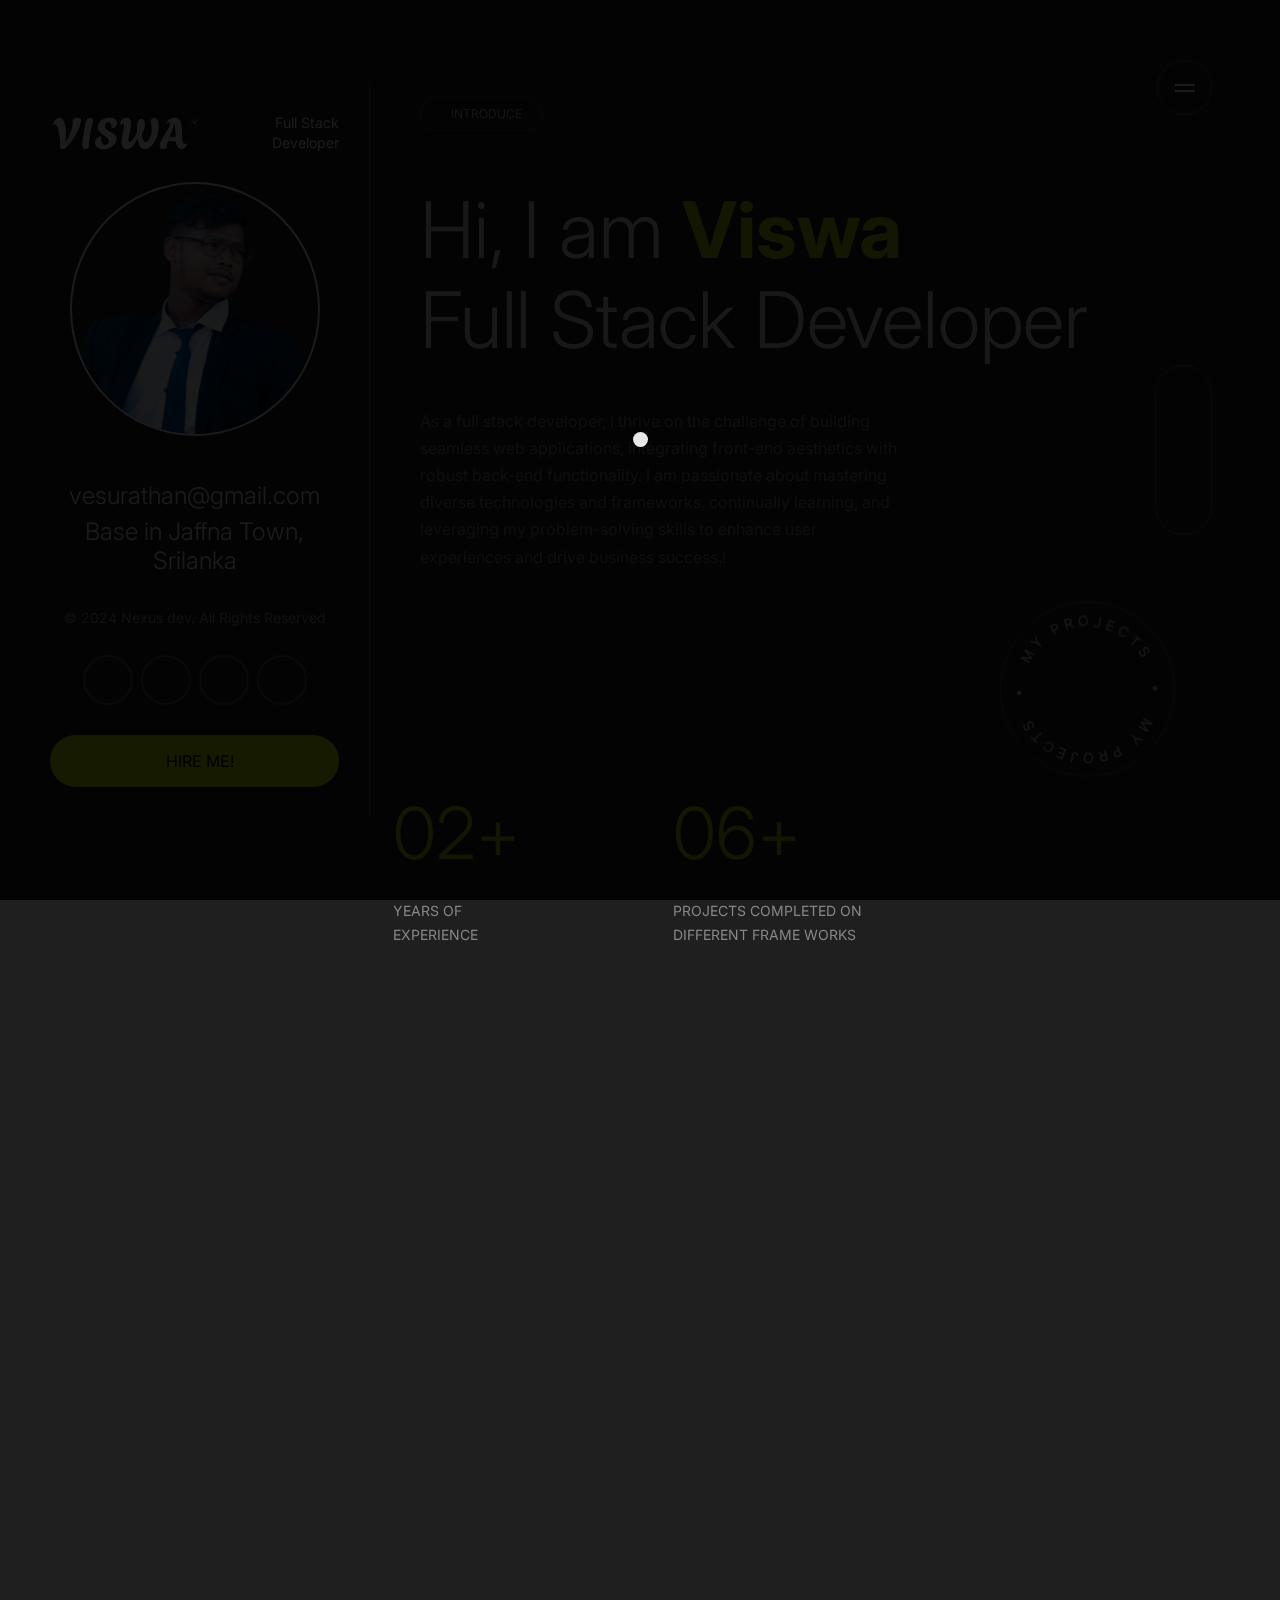
==== index.html @ 1ae4ad55 "first commit" ====
<!DOCTYPE html>
<html lang="en">

<head>
    <meta charset="UTF-8">
    <meta http-equiv="X-UA-Compatible" content="IE=edge">
    <meta name="viewport" content="width=device-width, initial-scale=1.0">
    <title>Viswa - Portfolio</title>

    <link rel="icon" type="image/x-icon" href="./assets/images/tab-logo.png">

    <!-- Font -->
    <link rel="preconnect" href="https://fonts.googleapis.com">
    <link rel="preconnect" href="https://fonts.gstatic.com" crossorigin>
    <link href="https://fonts.googleapis.com/css2?family=Inter:wght@100;200;300;400;500;600;700;800;900&display=swap"
        rel="stylesheet">

    <!-- Stylesheet -->
    <link rel="stylesheet"
        href="https://maxst.icons8.com/vue-static/landings/line-awesome/line-awesome/1.3.0/css/line-awesome.min.css">
    <link href="./assets/css/bootstrap.min.css" rel="stylesheet">
    <link rel="stylesheet" href="./assets/css/owl.carousel.min.css">
    <link rel="stylesheet" href="./assets/css/owl.theme.default.min.css">
    <link rel="stylesheet" href="./assets/css/animate.min.css">
    <link rel="stylesheet" href="./assets/css/smooth-scrollbar.css">
    <link rel="stylesheet" href="./assets/css/lightbox.min.css">

    <link rel="stylesheet" href="./assets/css/style.css">
    <link rel="stylesheet" href="./assets/css/responsive.css">

</head>

<body>


    <div class="page-loader">
        <div class="bounceball"></div>
    </div>

    <span class="icon-menu">
        <span class="bar"></span>
        <span class="bar"></span>
    </span>

    <div class="global-color">
        <span class="setting-toggle">
            <i class="las la-cog"></i>
        </span>
        <div class="inner">
            <div class="overlay"></div>
            <div class="global-color-option">
                <span class="close-settings">
                    <i class="las la-times"></i>
                </span>
                <h2>Configuration</h2>
                <div class="global-color-option-inner">
                    <p>Colors</p>
                    <div class="color-boxed">
                        <a href="#" class="clr-active" onclick="color1();"></a>
                        <a href="#" onclick="color2();"></a>
                        <a href="#" onclick="color3();"></a>
                        <a href="#" onclick="color4();"></a>
                        <a href="#" onclick="color5();"></a>
                        <a href="#" onclick="color6();"></a>
                        <a href="#" onclick="color7();"></a>
                        <a href="#" onclick="color8();"></a>
                    </div>

                    <!-- <p>THREE DIMENSIONAL SHAPES</p>
                    <ul class="themes">
                        <li><a href="./home1.html">Earth Lines Sphere</a></li>
                        <li><a href="./home2.html">3D Abstract Ball</a></li>
                        <li><a href="./home3.html">Water Waves</a></li>
                        <li><a href="./home4.html">Liquids Wavy</a></li>
                        <li><a href="./home6.html">Solid Color</a></li>
                        <li><a href="./home5.html">Simple Strings</a></li>
                    </ul> -->
                </div>
            </div>
        </div>
    </div>

    <div class="responsive-sidebar-menu">
        <div class="overlay"></div>
        <div class="sidebar-menu-inner">
            <div class="menu-wrap">
                <p>Menu</p>
                <ul class="menu scroll-nav-responsive d-flex">
                    <li>
                        <a class="scroll-to" href="#home">
                            <i class="las la-home"></i> <span>Home</span>
                        </a>
                    </li>
                    <li>
                        <a class="scroll-to" href="#about">
                            <i class="lar la-user"></i> <span>About</span>
                        </a>
                    </li>
                    <li>
                        <a class="scroll-to" href="#resume">
                            <i class="las la-briefcase"></i> <span>Resume</span>
                        </a>
                    </li>
                    <li>
                        <a class="scroll-to" href="#services">
                            <i class="las la-stream"></i> <span>Services</span>
                        </a>
                    </li>
                    <li>
                        <a class="scroll-to" href="#skills">
                            <i class="las la-shapes"></i> <span>Skills</span>
                        </a>
                    </li>
                    <!-- <li>
                        <a class="scroll-to" href="#portfolio">
                            <i class="las la-grip-vertical"></i> <span>Portfolios</span>
                        </a>
                    </li> -->
                    <!-- <li>
                        <a class="scroll-to" href="#testimonial">
                            <i class="lar la-comment"></i> <span>Testimonial</span>
                        </a>
                    </li> -->
                    <li>
                        <a class="scroll-to" href="#contact">
                            <i class="las la-envelope"></i> <span>Contact</span>
                        </a>
                    </li>
                </ul>
            </div>


            <div class="sidebar-social">
                <p>Social</p>
                <ul class="social-links d-flex align-items-center">
                    <li>
                        <a href=""><i class="lab la-twitter"></i></a>
                    </li>
                    <li>
                        <a href=""><i class="lab la-dribbble"></i></a>
                    </li>
                    <li>
                        <a href=""><i class="lab la-instagram"></i></a>
                    </li>
                </ul>
            </div>
        </div>
    </div>

    <ul class="menu scroll-nav d-flex">
        <li>
            <a class="scroll-to" href="#home">
                <span>Home</span> <i class="las la-home"></i>
            </a>
        </li>
        <li>
            <a class="scroll-to" href="#about">
                <span>About</span> <i class="lar la-user"></i>
            </a>
        </li>
        <li>
            <a class="scroll-to" href="#resume">
                <span>Resume</span> <i class="las la-briefcase"></i>
            </a>
        </li>
        <li>
            <a class="scroll-to" href="#services">
                <span>Services</span> <i class="las la-stream"></i>
            </a>
        </li>
        <li>
            <a class="scroll-to" href="#skills">
                <span>Skills</span> <i class="las la-shapes"></i>
            </a>
        </li>
        <li>
            <a class="scroll-to" href="#portfolio">
                <span>Portfolios</span> <i class="las la-grip-vertical"></i>
            </a>
        </li>
        <!-- <li>
            <a class="scroll-to" href="#testimonial">
                <span>Testimonial</span> <i class="lar la-comment"></i>
            </a>
        </li> -->
        <li>
            <a class="scroll-to" href="#contact">
                <span>Contact</span> <i class="las la-envelope"></i>
            </a>
        </li>
    </ul>

    <div class="left-sidebar">
        <div class="sidebar-header d-flex align-items-center justify-content-between">
            <img src="./assets/images/logo-vi.png" alt="Logo">
            <span class="designation">Full Stack Developer</span>
        </div>
        <img class="me" src="./assets/images/viswa-2.png" alt="Me">
        <h2 class="email">vesurathan@gmail.com</h2>
        <h2 class="address">Base in Jaffna Town, Srilanka</h2>
        <p class="copyright">&copy; 2024 Nexus dev. All Rights Reserved</p>
        <ul class="social-profile d-flex align-items-center flex-wrap justify-content-center">
            <li>
                <a href=""><i class="lab la-twitter"></i></a>
            </li>
            <li>
                <a href=""><i class="lab la-dribbble"></i></a>
            </li>
            <li>
                <a href=""><i class="lab la-instagram"></i></a>
            </li>
            <li>
                <a href=""><i class="lab la-github"></i></a>
            </li>
        </ul>
        <a href="#" class="theme-btn">
            <i class="las la-envelope"></i> Hire Me!
        </a>
    </div>

    <main class="drake-main">
        <div id="smooth-wrapper">
            <div id="smooth-content">
                <div class="left-sidebar">
                    <div class="sidebar-header d-flex align-items-center justify-content-between">
                        <img src="./assets/images/logo-vi.png" alt="Logo">
                        <span class="designation">Full Stack Developer</span>
                    </div>
                    <img class="me" src="./assets/images/viswa-2.png" alt="Me">
                    <h2 class="email">vesurathan@gmail.com</h2>
                    <h2 class="address">Base in Jaffna Town, Srilanka</h2>
                    <p class="copyright">&copy; 2024 Nexus dev. All Rights Reserved</p>
                    <ul class="social-profile d-flex align-items-center flex-wrap justify-content-center">
                        <li>
                            <a href=""><i class="lab la-twitter"></i></a>
                        </li>
                        <li>
                            <a href=""><i class="lab la-dribbble"></i></a>
                        </li>
                        <li>
                            <a href=""><i class="lab la-instagram"></i></a>
                        </li>
                        <li>
                            <a href=""><i class="lab la-github"></i></a>
                        </li>
                    </ul>
                    <a href="#" class="theme-btn">
                        <i class="las la-envelope"></i> Hire Me!
                    </a>
                </div>

                <section class="hero-section page-section scroll-to-page" id="home">

                    <div class="custom-container">
                        <div class="hero-content content-width">
                            <div class="section-header">
                                <h4 class="subtitle scroll-animation" data-animation="fade_from_bottom">
                                    <i class="las la-home"></i> Introduce
                                </h4>
                                <h1 class="scroll-animation" data-animation="fade_from_bottom">Hi, I am
                                    <span>Viswa</span><br> Full Stack Developer
                                </h1>
                            </div>
                            <p class="scroll-animation" data-animation="fade_from_bottom">As a full stack developer, I
                                thrive on the challenge of building seamless web applications, integrating front-end
                                aesthetics with robust back-end functionality. I am passionate about mastering diverse
                                technologies and frameworks, continually learning, and leveraging my problem-solving
                                skills to enhance user experiences and drive business success.!</p>
                            <a href="#portfolio" class="go-to-project-btn scroll-to scroll-animation"
                                data-animation="rotate_up">
                                <img src="./assets/images/round-text.png" alt="Rounded Text">
                                <i class="las la-arrow-down"></i>
                            </a>

                            <div class="facts d-flex">
                                <div class="left scroll-animation" data-animation="fade_from_left">
                                    <h1>02+</h1>
                                    <p>Years of <br>Experience</p>
                                </div>
                                <div class="right scroll-animation" data-animation="fade_from_right">
                                    <h1>06+</h1>
                                    <p>projects completed on <br>different Frame Works</p>
                                </div>
                            </div>
                        </div>
                    </div>
                </section>

                <section class="about-area page-section scroll-to-page" id="about">
                    <div class="custom-container">
                        <div class="about-content content-width">
                            <div class="section-header">
                                <h4 class="subtitle scroll-animation" data-animation="fade_from_bottom">
                                    <i class="lar la-user"></i> About
                                </h4>
                                <h1 class="scroll-animation" data-animation="fade_from_bottom">Every successful
                                    application is<br>
                                    rooted in an <span>inspiring story</span></h1>
                            </div>
                            <p class="scroll-animation" data-animation="fade_from_bottom">Since starting my journey as a
                                full stack developer 2 years ago, I've done remote work for agencies, consulted for
                                startups, and collaborated with talented teams to create unique digital solutions for
                                both business and consumer use. I'm enthusiastic, naturally curious, and always striving
                                to improve my skills, tackling each development challenge with creativity and
                                dedication.</p>
                        </div>
                    </div>
                </section>


                <section class="resume-area page-section scroll-to-page" id="resume">
                    <div class="custom-container">
                        <div class="resume-content content-width">
                            <div class="section-header">
                                <h4 class="subtitle scroll-animation" data-animation="fade_from_bottom">
                                    <i class="las la-briefcase"></i> Resume
                                </h4>
                                <h1 class="scroll-animation" data-animation="fade_from_bottom">Education &
                                    <span>Experience</span>
                                </h1>
                            </div>

                            <div class="resume-timeline">
                                <div class="item scroll-animation" data-animation="fade_from_right">
                                    <span class="date">2023 - Present</span>
                                    <h2>Full Stack Developer</h2>
                                    <p>Apptimus Tech</p>
                                </div>
                                <div class="item scroll-animation" data-animation="fade_from_right">
                                    <span class="date">2019 - 2023</span>
                                    <h2>Bachelor Degree of Information Technology - Software Engineering</h2>
                                    <p>University of Sri Jeyawardenepura</p>
                                    <h2>Webflow Developer & Co-Founder</h2>
                                    <p>Nexus Dev</p>
                                </div>
                                <div class="item scroll-animation" data-animation="fade_from_right">
                                    <span class="date">2016 - 2019</span>
                                    <h2>Web Designer</h2>
                                    <p>Freelance</p>
                                </div>

                            </div>

                        </div>
                    </div>
                </section>


                <section class="services-area page-section scroll-to-page" id="services">
                    <div class="custom-container">
                        <div class="services-content content-width">
                            <div class="section-header">
                                <h4 class="subtitle scroll-animation" data-animation="fade_from_bottom">
                                    <i class="las la-stream"></i> Services
                                </h4>
                                <h1 class="scroll-animation" data-animation="fade_from_bottom">My
                                    <span>Specializations</span>
                                </h1>
                            </div>

                            <div class="services-items">
                                <div class="service-item scroll-animation" data-animation="fade_from_bottom">
                                    <i class="las la-bezier-curve"></i>
                                    <h2>Website Design</h2>
                                    <p>I created UI Designs for Web sites with unique ideas use Figma</p>
                                    <span class="projects">3 Projects</span>
                                </div>
                                <div class="service-item scroll-animation" data-animation="fade_from_bottom">
                                    <i class="las la-code"></i>
                                    <h2>Development</h2>
                                    <p>I build website go live with using NextJS and Laravel Frame works</p>
                                    <span class="projects">4 Projects</span>
                                </div>
                                <div class="service-item scroll-animation" data-animation="fade_from_bottom">
                                    <i class="las la-bezier-curve"></i>
                                    <h2>SEO/Marketing</h2>
                                    <p>Increase the traffic for your website with SEO optimized</p>
                                    <span class="projects">2 Projects</span>
                                </div>
                            </div>

                        </div>
                    </div>
                </section>


                <section class="skills-area page-section scroll-to-page" id="skills">
                    <div class="custom-container">
                        <div class="skills-content content-width">
                            <div class="section-header">
                                <h4 class="subtitle scroll-animation" data-animation="fade_from_bottom">
                                    <i class="las la-shapes"></i> my skills
                                </h4>
                                <h1 class="scroll-animation" data-animation="fade_from_bottom">My
                                    <span>Advantages</span>
                                </h1>
                            </div>

                            <div class="row skills text-center">
                                <div class="col-md-3 scroll-animation" data-animation="fade_from_left">
                                    <div class="skill">
                                        <div class="skill-inner">
                                            <div class="skill-inner-img">
                                                <img src="./assets/images/figma.png" alt="Figma">
                                            </div>
                                            <h1 class="percent">60%</h1>
                                        </div>
                                        <p class="name">Figma</p>
                                    </div>
                                </div>

                                <div class="col-md-3 scroll-animation" data-animation="fade_from_bottom">
                                    <div class="skill">
                                        <div class="skill-inner">
                                            <div class="skill-inner-img">
                                                <img src="./assets/images/next.png" alt="Framer">
                                            </div>
                                            <h1 class="percent">85%</h1>
                                        </div>
                                        <p class="name">NextJS</p>
                                    </div>
                                </div>
                                <div class="col-md-3 scroll-animation" data-animation="fade_from_top">
                                    <div class="skill">
                                        <div class="skill-inner">
                                            <div class="skill-inner-img">
                                                <img src="./assets/images/5968379.png" alt="php">
                                            </div>
                                            <h1 class="percent">80%</h1>
                                        </div>
                                        <p class="name">PHP</p>
                                    </div>
                                </div>
                                <div class="col-md-3 scroll-animation" data-animation="fade_from_right">
                                    <div class="skill">
                                        <div class="skill-inner">
                                            <div class="skill-inner-img">
                                                <img src="./assets/images/react.png" alt="React">
                                            </div>
                                            <h1 class="percent">90%</h1>
                                        </div>
                                        <p class="name">React</p>
                                    </div>
                                </div>
                                <div class="col-md-3 scroll-animation" data-animation="fade_from_left">
                                    <div class="skill">
                                        <div class="skill-inner">
                                            <div class="skill-inner-img">
                                                <img src="./assets/images/mysql.png" alt="sql">
                                            </div>
                                            <h1 class="percent">86%</h1>
                                        </div>
                                        <p class="name">MYSQL</p>
                                    </div>
                                </div>
                                <div class="col-md-3 scroll-animation" data-animation="fade_from_bottom">
                                    <div class="skill">
                                        <div class="skill-inner">
                                            <div class="skill-inner-img">
                                                <img src="./assets/images/laravel.png" alt="Laravel/PHP">
                                            </div>
                                            <h1 class="percent">90%</h1>
                                        </div>
                                        <p class="name">Laravel</p>
                                    </div>
                                </div>
                                <div class="col-md-3 scroll-animation" data-animation="fade_from_bottom">
                                    <div class="skill">
                                        <div class="skill-inner">
                                            <div class="skill-inner-img">
                                                <img src="./assets/images/js.png" alt="JS">
                                            </div>
                                            <h1 class="percent">80%</h1>
                                        </div>
                                        <p class="name">Java Script </p>
                                    </div>
                                </div>
                            </div>

                        </div>
                    </div>
                </section>


                <section class="portfolio-area page-section scroll-to-page" id="portfolio">
                    <div class="custom-container">
                        <div class="portfolio-content content-width">
                            <div class="section-header">
                                <h4 class="subtitle scroll-animation" data-animation="fade_from_bottom">
                                    <i class="las la-grip-vertical"></i> portfolio
                                </h4>
                                <h1 class="scroll-animation" data-animation="fade_from_bottom">Featured
                                    <span>Projects</span>
                                </h1>
                            </div>

                            <div class="row portfolio-items">
                                <div class="col-md-12 scroll-animation" data-animation="fade_from_bottom">
                                    <div class="portfolio-item portfolio-full">
                                        <div class="portfolio-item-inner">
                                            <a href="./assets/images/apptimateERP.png" data-lightbox="example-1">
                                                <img src="./assets/images/apptimateERP.png" alt="Portfolio">
                                            </a>

                                            <ul class="portfolio-categories">
                                                <li>
                                                    <a href="">Figma</a>
                                                </li>
                                                <li>
                                                    <a href="">NextJS</a>
                                                </li>
                                                <li>
                                                    <a href="">Laravel</a>
                                                </li>
                                            </ul>
                                        </div>
                                        <h2><a href="">Apptimate - ERP Website</a></h2>
                                    </div>
                                </div>

                                <div class="col-md-6 scroll-animation" data-animation="fade_from_left">
                                    <div class="portfolio-item portfolio-half">
                                        <div class="portfolio-item-inner">
                                            <a href="./assets/images/nexus_2.png" data-lightbox="example-1">
                                                <img src="./assets/images/nexus_2.png" alt="Portfolio">
                                            </a>

                                            <img src="./assets/images/portfolio2.jpg" alt="Portfolio">

                                            <ul class="portfolio-categories">
                                                <li>
                                                    <a href="">NextJS</a>
                                                </li>
                                                <li>
                                                    <a href="">Larevel/PHP</a>
                                                </li>
                                            </ul>
                                        </div>
                                        <h2><a href="">NEXUS Project Library</a></h2>
                                    </div>
                                </div>

                                <div class="col-md-6 scroll-animation" data-animation="fade_from_right">
                                    <div class="portfolio-item portfolio-half">
                                        <div class="portfolio-item-inner">
                                            <a href="./assets/images/techna_1.png" data-lightbox="example-1">
                                                <img src="./assets/images/techna_1.png" alt="Portfolio">
                                            </a>

                                            <ul class="portfolio-categories">
                                                <li>
                                                    <a href="">Figma</a>
                                                </li>
                                                <li>
                                                    <a href="">HTML & CSS</a>
                                                </li>
                                            </ul>
                                        </div>
                                        <h2><a href="">TECHNA TECHNICAL INSTITUTE</a></h2>
                                    </div>
                                </div>

                                <div class="col-md-12 scroll-animation" data-animation="fade_from_bottom">
                                    <div class="portfolio-item portfolio-half">
                                        <div class="portfolio-item-inner">
                                            <a href="./assets/images/norbal.png" data-lightbox="example-1">
                                                <img src="./assets/images/norbal.png" alt="portfolio">
                                            </a>

                                            <ul class="portfolio-categories">
                                                <li>
                                                    <a href="">HTML & CSS</a>
                                                </li>
                                                <li>
                                                    <a href="">Java Script</a>
                                                </li>
                                            </ul>
                                        </div>
                                        <h2><a href="">Norb A/L - Exam Paper Download System</a></h2>
                                    </div>
                                </div>

                                <!-- <div class="col-md-12 scroll-animation" data-animation="fade_from_bottom">
                                    <div class="portfolio-item portfolio-half">
                                        <div class="portfolio-item-inner">
                                            <a href="./assets/images/portfolio5.jpg" data-lightbox="example-1">
                                                <img src="./assets/images/portfolio5.jpg" alt="portfolio">
                                            </a>

                                            <ul class="portfolio-categories">
                                                <li>
                                                    <a href="">Framer</a>
                                                </li>
                                            </ul>
                                        </div>
                                        <h2><a href="">Lewis Portfolio Framer Template</a></h2>
                                    </div>
                                </div> -->
                            </div>

                        </div>
                    </div>
                </section>


                <!-- <section class="testimonial-area page-section scroll-to-page" id="testimonial">
                    <div class="custom-container">
                        <div class="testimonial-content content-width">
                            <div class="section-header">
                                <h4 class="subtitle scroll-animation" data-animation="fade_from_bottom">
                                    <i class="lar la-comment"></i> testimonial
                                </h4>
                                <h1 class="scroll-animation" data-animation="fade_from_bottom">Trusted by <span>Hundered
                                        Clients</span></h1>
                            </div>

                            <div class="testimonial-slider-wrap scroll-animation" data-animation="fade_from_bottom">
                                <div class="owl-carousel testimonial-slider owl-theme">
                                    <div class="testimonial-item">
                                        <div class="testimonial-item-inner">
                                            <div class="author d-flex align-items-center">
                                                <img src="./assets/images/testimonial-1.jpg" alt="portfolio">
                                                <div class="right">
                                                    <h3>Paublo Dybala</h3>
                                                    <p class="designation">CEO of <span>IBM Global</span></p>
                                                </div>
                                            </div>
                                            <p>“Drake - A Developer with the creativity, professional and
                                                master of code. Much more than what i'm expect.
                                                High quality product & flexiable price. Recommended!.”</p>

                                            <a href="" class="project-btn">Project</a>
                                        </div>
                                    </div>
                                    <div class="testimonial-item">
                                        <div class="testimonial-item-inner">
                                            <div class="author d-flex align-items-center">
                                                <img src="./assets/images/testimonial-2.jpg" alt="portfolio">
                                                <div class="right">
                                                    <h3>Christina Morillo</h3>
                                                    <p class="designation">Product Management of <span>Invision App
                                                            Inc</span></p>
                                                </div>
                                            </div>
                                            <p>“Drake was a real pleasure to work with and we look
                                                forward to working with him again. He's definitely the kind of
                                                designer that you can trust with any project from A-Z.”</p>

                                            <a href="" class="project-btn">Project</a>
                                        </div>
                                    </div>
                                    <div class="testimonial-item">
                                        <div class="testimonial-item-inner">
                                            <div class="author d-flex align-items-center">
                                                <img src="./assets/images/testimonial-3.jpg" alt="portfolio">
                                                <div class="right">
                                                    <h3>Phil Foden</h3>
                                                    <p class="designation">Director of <span>Envato LLC</span></p>
                                                </div>
                                            </div>
                                            <p>“Extremely profressional and fast service!. Drake is a master
                                                of code and he also very creative. We done 3 projects with
                                                him and certain will continue.”</p>

                                            <a href="" class="project-btn">Project</a>
                                        </div>
                                    </div>
                                </div>
                                <div class="testimonial-footer-nav">
                                    <div class="testimonial-nav d-flex align-items-center">
                                        <button class="prev"><i class="las la-angle-left"></i></button>
                                        <div id="testimonial-slide-count"></div>
                                        <button class="next"><i class="las la-angle-right"></i></button>
                                    </div>
                                </div>
                            </div>

                            <div class="clients-logos">
                                <h4 class="scroll-animation" data-animation="fade_from_bottom">work with 60+ brands
                                    worldwide</h4>
                                <div class="row align-items-center">
                                    <div class="col-md-3 scroll-animation" data-animation="fade_from_left">
                                        <img src="./assets/images/client-1.png" alt="client">
                                    </div>
                                    <div class="col-md-3 scroll-animation" data-animation="fade_from_bottom">
                                        <img src="./assets/images/client-2.png" alt="client">
                                    </div>
                                    <div class="col-md-3 scroll-animation" data-animation="fade_from_top">
                                        <img src="./assets/images/client-3.png" alt="client">
                                    </div>
                                    <div class="col-md-3 scroll-animation" data-animation="fade_from_right">
                                        <img src="./assets/images/client-4.png" alt="client">
                                    </div>
                                    <div class="col-md-3 scroll-animation" data-animation="fade_from_left">
                                        <img src="./assets/images/client-5.png" alt="client">
                                    </div>
                                    <div class="col-md-3 scroll-animation" data-animation="fade_from_bottom">
                                        <img src="./assets/images/client-6.png" alt="client">
                                    </div>
                                    <div class="col-md-3 scroll-animation" data-animation="fade_from_top">
                                        <img src="./assets/images/client-7.png" alt="client">
                                    </div>
                                    <div class="col-md-3 scroll-animation" data-animation="fade_from_right">
                                        <img src="./assets/images/client-8.png" alt="client">
                                    </div>
                                </div>
                            </div>

                        </div>
                    </div>
                </section> -->


                <!-- <section class="pricing-area page-section scroll-to-page" id="pricing">
                    <div class="custom-container">
                        <div class="pricing-content content-width">
                            <div class="section-header">
                                <h4 class="subtitle scroll-animation" data-animation="fade_from_bottom">
                                    <i class="las la-dollar-sign"></i> pricing
                                </h4>
                                <h1 class="scroll-animation" data-animation="fade_from_bottom">My <span>Pricing</span>
                                </h1>
                            </div>

                            <div class="pricing-table-items">
                                <div class="row">
                                    <div class="col-md-6 scroll-animation" data-animation="fade_from_left">
                                        <div class="pricing-table">
                                            <div class="pricing-table-header">
                                                <div class="top d-flex justify-content-between align-items-start">
                                                    <h4>basic</h4>
                                                    <p class="text-right">Have design ready to build?<br>
                                                        or small budget</p>
                                                </div>
                                                <h1>$59 <span>/ hour</span></h1>
                                            </div>
                                            <ul class="feature-lists">
                                                <li>Need your wireframe</li>
                                                <li>Design with Figma, Framer</li>
                                                <li>Implement with Webflow, React, WordPress, Laravel/PHP</li>
                                                <li>Remote/Online</li>
                                                <li>Work in business days, no weekend.</li>
                                                <li>Support 6 months</li>
                                            </ul>
                                            <a href="" class="theme-btn">pick this package</a>
                                        </div>
                                    </div>
                                    <div class="col-md-6 scroll-animation" data-animation="fade_from_right">
                                        <div class="pricing-table">
                                            <div class="pricing-table-header">
                                                <div class="top d-flex justify-content-between align-items-start">
                                                    <h4>premium</h4>
                                                    <p class="text-right">Not have any design?<br>
                                                        Leave its for me</p>
                                                </div>
                                                <h1>$129 <span>/ hour</span></h1>
                                            </div>
                                            <ul class="feature-lists">
                                                <li>Don't need wireframe or anything</li>
                                                <li>Design with Figma, Framer from scratch</li>
                                                <li>Implement with Webflow, React, WordPress, Laravel/PHP</li>
                                                <li>Remote/Online</li>
                                                <li>Work with both weekend</li>
                                                <li>Support 12 months</li>
                                                <li>Your project alway be priority</li>
                                                <li>Customer care gifts</li>
                                            </ul>
                                            <a href="" class="theme-btn">pick this package</a>
                                        </div>
                                    </div>
                                </div>
                                <p class="info scroll-animation" data-animation="fade_from_bottom">
                                    Don't find any package match with your plan!<br>
                                    Want to setup a new tailor-made package for only you?. <a href="">Contact Us</a>
                                </p>
                            </div>

                        </div>
                    </div>
                </section> -->


                <section class="contact-area page-section scroll-content" id="contact">
                    <div class="custom-container">
                        <div class="contact-content content-width">
                            <div class="section-header">
                                <h4 class="subtitle scroll-animation" data-animation="fade_from_bottom">
                                    <i class="lar la-user"></i> contact
                                </h4>
                                <h1 class="scroll-animation" data-animation="fade_from_bottom">Let's Work
                                    <span>Together!</span>
                                </h1>
                            </div>
                            <h3 class="scroll-animation" data-animation="fade_from_bottom">vesurathan@gmail.com</h3>
                            <p id="required-msg">* Marked fields are required to fill.</p>

                            <form class="contact-form scroll-animation" data-animation="fade_from_bottom" method="POST"
                                action="mailer.php">
                                <div class="alert alert-success messenger-box-contact__msg" style="display: none"
                                    role="alert">
                                    Your message was sent successfully.
                                </div>
                                <div class="row">
                                    <div class="col-md-6">
                                        <div class="input-group">
                                            <label for="full-name">full Name <sup>*</sup></label>
                                            <input type="text" name="full-name" id="full-name"
                                                placeholder="Your Full Name">
                                        </div>
                                    </div>
                                    <div class="col-md-6">
                                        <div class="input-group">
                                            <label for="email">Email <sup>*</sup></label>
                                            <input type="email" name="email" id="email" placeholder="Your email adress">
                                        </div>
                                    </div>
                                    <div class="col-md-6">
                                        <div class="input-group">
                                            <label for="phone-number">phone <span>(optional)</span></label>
                                            <input type="text" name="phone-number" id="phone-number"
                                                placeholder="Your number phone">
                                        </div>
                                    </div>
                                    <!-- <div class="col-md-6">
                                        <div class="input-group">
                                            <label for="subject">subject <sup>*</sup></label>
                                            <select name="subject" id="subject">
                                                <option value="">Select a subject</option>
                                                <option value="subject1">Subject 1</option>
                                                <option value="subject2">Subject 2</option>
                                                <option value="subject3">Subject 3</option>
                                            </select>
                                        </div>
                                    </div> -->
                                    <!-- <div class="col-md-12">
                                        <div class="input-group">
                                            <label for="budget">your budget <span>(optional)</span></label>
                                            <input type="number" name="budget" id="budget"
                                                placeholder="A range budget for your project">
                                        </div>
                                    </div> -->
                                    <div class="col-md-6">
                                        <div class="input-group">
                                            <label for="message">message</label>
                                            <textarea name="message" id="message"
                                                placeholder="Wrire your message here ..."></textarea>
                                        </div>
                                    </div>
                                    <!-- <div class="col-md-12">
                                        <div class="input-group upload-attachment">
                                            <div>
                                                <label for="upload-attachment">
                                                    <i class="las la-cloud-upload-alt"></i> add an attachment
                                                    <input type="file" name="file" id="upload-attachment">
                                                </label>

                                            </div>

                                        </div>
                                    </div> -->
                                    <div class="col-md-12">
                                        <div class="input-group submit-btn-wrap">
                                            <button class="theme-btn" name="submit" type="submit" id="submit-form">send
                                                message</button>
                                        </div>
                                    </div>
                                </div>
                            </form>
                        </div>
                    </div>
                </section>
            </div>
        </div>
    </main>


    <script src="./assets/js/jquery.js"></script>
    <script src="./assets/js/bootstrap.bundle.min.js"></script>
    <script src="./assets/js/owl.carousel.js"></script>
    <script src="./assets/js/gsap.min.js"></script>
    <script src="./assets/js/ScrollTrigger.min.js"></script>
    <script src="./assets/js/ScrollToPlugin.min.js"></script>
    <script src="./assets/js/lightbox.min.js"></script>

    <script src="./assets/js/main.js"></script>
    <script src="./assets/js/ajax-form.js"></script>
    <script src="./assets/js/color.js"></script>

</body>

</html>
---- assets/css/smooth-scrollbar.css ----
scrollbar,[scrollbar],[data-scrollbar]{display:block;position:relative;overflow:scroll}scrollbar .scroll-content,[scrollbar] .scroll-content,[data-scrollbar] .scroll-content{-webkit-transform:translate3d(0,0,0);transform:translate3d(0,0,0);will-change:transform}scrollbar.scrolling .scroll-content,[scrollbar].scrolling .scroll-content,[data-scrollbar].scrolling .scroll-content{pointer-events:none}scrollbar.scrolling .scroll-content .scroll-content,[scrollbar].scrolling .scroll-content .scroll-content,[data-scrollbar].scrolling .scroll-content .scroll-content{pointer-events:auto}scrollbar .scrollbar-track,[scrollbar] .scrollbar-track,[data-scrollbar] .scrollbar-track{position:absolute;opacity:0;z-index:1;-webkit-transition:opacity .5s 1s ease-out,background .5s ease-out;transition:opacity .5s 1s ease-out,background .5s ease-out;background:0 0}scrollbar .scrollbar-track.show,[scrollbar] .scrollbar-track.show,[data-scrollbar] .scrollbar-track.show,scrollbar .scrollbar-track:hover,[scrollbar] .scrollbar-track:hover,[data-scrollbar] .scrollbar-track:hover{opacity:1;-webkit-transition-delay:0s;transition-delay:0s}scrollbar .scrollbar-track:hover,[scrollbar] .scrollbar-track:hover,[data-scrollbar] .scrollbar-track:hover{background:rgba(222,222,222,.75)}scrollbar .scrollbar-track-x,[scrollbar] .scrollbar-track-x,[data-scrollbar] .scrollbar-track-x{bottom:0;left:0;width:100%;height:8px}scrollbar .scrollbar-track-y,[scrollbar] .scrollbar-track-y,[data-scrollbar] .scrollbar-track-y{top:0;right:0;width:8px;height:100%}scrollbar .scrollbar-thumb,[scrollbar] .scrollbar-thumb,[data-scrollbar] .scrollbar-thumb{position:absolute;top:0;left:0;width:8px;height:8px;background:rgba(0,0,0,.5);border-radius:4px}
---- assets/css/style.css ----
/* 
    -- Table of Content --

    * 01 - Menu
    * 02 - Responsive Sidebar Menu
    * 03 - Global Color
    * 04 - Header
    * 05 - Section Header
    * 06 - Left Sidebar
    * 07 - Hero Section
    * 08 - Home 3
    * 09 - Home 5
    * 10 - About
    * 11 - Resume
    * 12 - Services
    * 13 - Skills
    * 14 - Portfolio
    * 15 - Testimonial
    * 16 - Client
    * 17 - Pricing Table
    * 18 - Contact
    * 19 - Breadcrumb
    * 20 - Blog items
    * 21 - Blog Style 2
    * 22 - Blog Details
    * 23 - Comment
    * 24 - Comment Form
    * 25 - Footer
    * @Keyframe

*/
:root {
    --primary_color: #d2ef0f;
}
*,*::before,*::after {
    margin: 0;
    padding: 0;
    box-sizing: border-box;
}

body {
    font-family: 'Inter', sans-serif;
    font-size: 16px;
    scroll-behavior: smooth;
    color: #999999;
    background: #1f1f1f;
    line-height: 1.7;
    overflow-x: hidden;
    height: 100vh;
}
.bg-white {
    background: #fff;
}
img {
    max-width: 100%;
}
a {
    text-decoration: none;
}
.text-right {
    text-align: right;
}
ul {
    list-style: none;
    margin: 0;
    padding: 0;
}
.content-width {
    max-width: 770px;
    width: 100%;
    margin-left: auto;
}
.theme-btn {
    background: var(--primary_color);
    color: #000000;
    display: block;
    text-align: center;
    padding: 11px 58px 10px 58px;
    display: inline-flex;
    align-items: center;
    border-radius: 30px;
    justify-content: center;
    text-transform: uppercase;
    border: none;
    transition: .3s;
    cursor: pointer;
    border: 2px solid var(--primary_color);
}
.theme-btn i {
    font-size: 24px;
    margin-right: 10px;
    display: block;
    margin-bottom: 3px;
}
.theme-btn:hover {
    background: none;
    color: var(--primary_color);
}
.custom-container {
    max-width: 1130px;
    padding: 0 15px;
    margin: auto;
}
.subtitle {
    font-size: 12px;
    color: #ffffff;
    text-transform: uppercase;
    font-weight: 300;
    margin: 0;
    border: 1px solid #565656;
    padding: 9px 20px;
    border-radius: 30px;
    margin-bottom: 53px;
    display: inline-flex;
    align-items: center;
}
.subtitle i {
    margin-bottom: 1px;
    font-size: 14px;
    margin-right: 10px;
}

.page-loader {
    position: fixed;
    left: 0;
    top: 0;
    width: 100%;
    height: 100%;
    z-index: 10000;
    background: #000;
    display: flex;
    align-items: center;
    justify-content: center;
}
.page-loader .bounceball {
    position: relative;
    display: inline-block;
    height: 37px;
    width: 15px;
}
.page-loader .bounceball:before {
    position: absolute;
    content: '';
    display: block;
    top: 0;
    width: 15px;
    height: 15px;
    border-radius: 50%;
    background-color: #fff;
    transform-origin: 50%;
    animation: bounceLoader 500ms alternate infinite ease;
}


/* Icon Menu */
.icon-menu {
    position: absolute;
    right: 68px;
    top: 60px;
    width: 55px;
    height: 55px;
    border-radius: 50%;
    display: flex;
    flex-direction: column;
    border: 1px solid #575757;
    align-items: center;
    justify-content: center;
    gap: 4px;
    cursor: pointer;
    transition: .3s;
    background: #1f1f1f;
    z-index: 99;
}
.icon-menu span {
    width: 20px;
    display: block;
    height: 2px;
    background: #fff;
    transition: .3s;
}
.icon-menu:hover {
    border-color: var(--primary_color);
}
.icon-menu:hover span {
    background: var(--primary_color);
}


#scroll-section {
    /* overflow-x: hidden !important;
    overflow-y: auto !important; */
    /* width: 100%; */
    /* height: 100%; */
    /* height: 100vh; */
}
.scroll-content {
    /* transform: translate(0) !important; */
}
main.drake-main {
    /* inset: 0px;
    width: 100%;
    height: 100vh;
    position: fixed; */
    /* overflow: hidden; */
}
.page-section {
    overflow: hidden;
}


/* 01 - Menu */
.menu {
    flex-direction: column;
    border: 1px solid #575757;
    border-radius: 30px;
    position: fixed;
    right: 68px;
    top: 322px;
    /* width: 55px; */
    text-align: center;
    gap: 20px;
    padding: 24px 0;
    background: #1f1f1f;
    z-index: 20;
}
.menu li .scroll-to,
.menu li a {
    display: block;
    position: relative;
    /* padding: 10px 10px; */
    width: 55px;
    transition: .3s;
    color: #999999;
    cursor: pointer;
}
.menu li a.active,
.menu li a:hover,
.menu li .scroll-to.active,
.menu li .scroll-to:hover {
    color: var(--primary_color);
}
.menu li .scroll-to:hover span,
.menu li a:hover span {
    opacity: 1;
    visibility: visible;
}
.menu li .scroll-to i,
.menu li a i {
    font-size: 20px;
    display: block;
}
.menu li .scroll-to span,
.menu li a span {
    position: absolute;
    transition: .3s;
    font-size: 12px;
    background: #404042;
    right: 100%;
    color: #fff;
    display: block;
    padding: 3px 8px;
    border-radius: 5px;
    visibility: hidden;
    opacity: 0;
}
.menu li .scroll-to span::before,
.menu li a span::before {
    content: '';
    width: 10px;
    height: 10px;
    background: #404042;
    position: absolute;
    right: -3px;
    top: 50%;
    transform: rotate(54deg) skew(-8deg, -39deg);
    margin-top: -5px;
    z-index: -1;
}

/* 02 - Responsive Sidebar Menu */
.responsive-sidebar-menu {
    position: fixed;
    left: 0;
    top: 0;
    width: 100%;
    height: 100%;
    z-index: 99;
    opacity: 0;
    visibility: hidden;
    transition: .2s;
}
.responsive-sidebar-menu.active {
    opacity: 1;
    visibility: visible;
}
.global-color .inner .overlay,
.responsive-sidebar-menu .overlay {
    position: absolute;
    left: 0;
    top: 0;
    width: 100%;
    height: 100%;
    z-index: -1;
    background: #565656;
    opacity: 0.5;
}
.responsive-sidebar-menu .sidebar-menu-inner {
    max-width: 345px;
    width: 100%;
    margin-left: auto;
    background: #191919;
    height: 100%;
    overflow-x: hidden;
    padding-top: 50px;
    margin-right: -250px;
    transition: .3s;
}
.responsive-sidebar-menu.active .sidebar-menu-inner {
    margin-right: 0;
}
.responsive-sidebar-menu .sidebar-menu-inner .menu-wrap {
    width: 46%;
    margin: auto;
}
.responsive-sidebar-menu .sidebar-menu-inner .menu-wrap p {
    font-size: 18px;
}
.responsive-sidebar-menu .sidebar-menu-inner .menu-wrap .menu {
    position: relative;
    right: auto;
    left: 0;
    top: 0;
    transform: translateY(0);
    background: none;
    border-radius: 0;
    border: none;
    margin-bottom: 30px;
}
.responsive-sidebar-menu .sidebar-menu-inner .menu-wrap .menu li a {
    display: flex;
    align-items: center;
    gap: 10px;
}
.responsive-sidebar-menu .sidebar-menu-inner .menu-wrap .menu li a:hover span {
    color: #fff;
}
.responsive-sidebar-menu .sidebar-menu-inner .menu-wrap .menu li a i {
    margin-bottom: 2px;
}
.responsive-sidebar-menu .sidebar-menu-inner .menu-wrap .menu li a span {
    position: relative;
    right: 0;
    opacity: 1;
    visibility: visible;
    color: #999999;
    background: none;
    margin: 0;
    padding: 0;
    border-radius: 0;
}
.responsive-sidebar-menu .sidebar-menu-inner .menu-wrap .menu li a span::before {
    display: none
}
.responsive-sidebar-menu .sidebar-menu-inner .menu-wrap .menu li a.active span {
    color: #fff;
}
.responsive-sidebar-menu .sidebar-menu-inner .global-color-option,
.responsive-sidebar-menu .sidebar-menu-inner .sidebar-social {
    width: 46%;
    margin: auto;
}
.responsive-sidebar-menu .sidebar-menu-inner .sidebar-social ul {
    gap: 15px;
}
.responsive-sidebar-menu .sidebar-menu-inner .sidebar-social ul li a {
    color: #999999;
    transition: .3s;
    font-size: 16px;
}
.responsive-sidebar-menu .sidebar-menu-inner .sidebar-social ul li a:hover {
    color: var(--primary_color);
}

/* 03 - Global Color */
.global-color {
    position: fixed;
    left: 0;
    top: 50px;
    z-index: 100;
}
.global-color .inner {
    position: fixed;
    left: 0;
    top: 0;
    width: 100%;
    height: 100%;
    z-index: 99;
    opacity: 0;
    visibility: hidden;
    transition: .2s;
}
.global-color.active .inner {
    opacity: 1;
    visibility: visible;
}
.global-color .setting-toggle {
    width: 40px;
    height: 40px;
    display: flex;
    align-items: center;
    justify-content: center;
    font-size: 20px;
    cursor: pointer;
    background: #1f1f1f;
}
.global-color .inner .global-color-option .close-settings {
    position: absolute;
    right: 20px;
    top: 20px;
    color: #fff;
    font-size: 20px;
}
.global-color .inner .global-color-option .global-color-option-inner p {
    text-transform: uppercase;
    font-size: 13px;
    color: #fff;
    line-height: 1.2;
    margin-bottom: 25px;
}
.global-color .inner .global-color-option .global-color-option-inner .themes {
    display: flex;
    flex-wrap: wrap;
    padding-top: 30px;
}
.global-color .inner .global-color-option .global-color-option-inner .themes li {
    margin-right: 80px;
    margin-bottom: 55px;
}
.global-color .inner .global-color-option .global-color-option-inner .themes li a {
    font-size: 14px;
    color: #fff;
    font-weight: 500;
    display: block;
    line-height: 1.2;
    position: relative;
}
.global-color .inner .global-color-option .global-color-option-inner .themes li a::before {
    content: '';
    width: 100%;
    height: 1px;
    background: #fff;
    position: absolute;
    left: 0;
    top: 50%;
    opacity: 0;
    transition: .3s;
}
.global-color .inner .global-color-option .global-color-option-inner .themes li a:hover::before,
.global-color .inner .global-color-option .global-color-option-inner .themes li.active a::before {
    opacity: 1;
}
.global-color .inner .global-color-option {
    max-width: 1043px;
    width: 100%;
    margin-left: auto;
    background: #191919;
    height: 100%;
    overflow-x: hidden;
    padding-top: 50px;
    margin-right: -400px;
    transition: .4s;
    padding: 134px;
}
.global-color .inner .global-color-option h2 {
    color: #fff;
    font-weight: 200;
    font-size: 34px;
    line-height: 1.2;
    margin-bottom: 80px;
}
.global-color.active .inner .global-color-option {
    margin-right: 0;
}
.global-color .global-color-option .color-boxed {
    display: flex;
    align-items: center;
    flex-wrap: wrap;
    gap: 26px;
    margin-bottom: 105px;
    padding-top: 30px;
}
.global-color .global-color-option .color-boxed a {
    display: block;
    width: 30px;
    height: 30px;
    border-radius: 50%;
    position: relative;
    background: #28e98c;
}
.global-color .global-color-option .color-boxed a::before {
    content: '';
    border: 1px solid #fff;
    position: absolute;
    border-radius: 50%;
    width: calc(100% + 10px);
    height: calc(100% + 10px);
    left: 50%;
    top: 50%;
    transform: translate(-50%, -50%);
    opacity: 0;
    transition: .3s;
}
.global-color .global-color-option .color-boxed a::after {
    content: '';
    position: absolute;
    border: none;
    transform: translate(-50%, -50%);
    width: 4px;
    height: 4px;
    left: 50%;
    top: 50%;
    background: #fff;
    border-radius: 50%;
    opacity: 0;
}
.global-color .global-color-option .color-boxed a.clr-active::after,
.global-color .global-color-option .color-boxed a:hover::after,
.global-color .global-color-option .color-boxed a:hover::before,
.global-color .global-color-option .color-boxed a.clr-active::before {
    opacity: 1;
}
.global-color .global-color-option .color-boxed a:nth-child(2) {
    background: #e4af12;
}
.global-color .global-color-option .color-boxed a:nth-child(3) {
    background: #fe6f1d;
}
.global-color .global-color-option .color-boxed a:nth-child(4) {
    background: #14c5fd;
}
.global-color .global-color-option .color-boxed a:nth-child(5) {
    background: #c0c0c0;
}
.global-color .global-color-option .color-boxed a:nth-child(6) {
    background: #1338f3;
}
.global-color .global-color-option .color-boxed a:nth-child(7) {
    background: #f31313;
}
.global-color .global-color-option .color-boxed a:nth-child(8) {
    background: #ff99cc;
}
.global-color .global-color-option .color-boxed a:nth-child(9) {
    background: #cceb00;
}
.global-color .global-color-option .color-boxed a i {
    font-size: 14px;
}


/* 04 - Header */
.header-area {
    background: #1f1f1f;
    position: sticky;
    top: 0;
    z-index: 100;
    padding: 25px 0;
}
.header-area .logo {
    display: block;
}
.header-area .logo img {
    display: block;
}
.header-area nav {
    transition: .3s;
}
.header-area nav .nav-menu {
    gap: 25px;
    display: flex;
}
.header-area nav .nav-menu li {
    position: relative;
}
.header-area nav .nav-menu li .toggle-sub-dropdown,
.header-area nav .nav-menu li .toggle-dropdown {
    display: none;
    width: 35px;
    text-align: center;
}
.header-area nav .nav-menu li .dropdown {
    position: absolute;
    left: 0;
    width: 200px;
    background: #000;
    box-shadow: 1px 6px 20px rgb(0 0 0 / 20%);
    transition: .3s;
    opacity: 0;
    visibility: hidden;
    padding: 5px 0;
}
.header-area nav .nav-menu li .dropdown li a {
    padding: 8px 15px;
    line-height: 1.2;
}
.header-area nav .nav-menu li:hover > .dropdown {
    opacity: 1;
    visibility: visible;
}
.header-area nav .nav-menu li .dropdown li .dropdown {
    left: 100%;
    top: 0;
}
.header-area nav .nav-menu li a {
    color: #fff;
    display: block;
    transition: .3s;
    padding: 8px 0;
}
.header-area nav .nav-menu li a:hover {
    color: var(--primary_color);
}
.header-area .header-right .show-menu-toggle {
    display: none;
    width: 40px;
    height: 40px;
    border-radius: 4px;
    align-items: center;
    justify-content: center;
    font-size: 20px;
    cursor: pointer;
    color: #fff;
    border: 1px solid rgb(255 255 255 / 30%);
    margin-left: auto;
}
.header-area nav .close-menu {
    display: none;
    cursor: pointer;
    position: absolute;
    right: 30px;
    top: 30px;
    font-size: 25px;
    cursor: pointer;
    color: #fff;
}


/* 05 - Section Header */
.section-header h1 {
    font-size: 48px;
    line-height: 60px;
    color: #fff;
    font-weight: 300;
    margin-bottom: 33px;
}
.section-header h1 span {
    color: var(--primary_color);
}


/* 06 - Left Sidebar */
.left-sidebar {
    max-width: 485px;
    width: 100%;
    /* border-radius: 30px; */
    border-right: 1px solid #565656;
    position: fixed;
    left: 20px;
    top: 50%;
    transform: translateY(-50%);
    /* padding: 50px; */
    z-index: 10;
}
.drake-main .left-sidebar {
    display: none;
}
.left-sidebar > img.me {
    border-radius: 50%;
    border: 2px solid #fff;
    display: block;
    margin-bottom: 40px;
}
.left-sidebar .sidebar-header {
    margin-bottom: 65px;
}
.left-sidebar .sidebar-header .designation {
    max-width: 110px;
    text-align: right;
    color: #fff;
    font-size: 14px;
    font-weight: 400;
}
.left-sidebar h2 {
    font-size: 24px;
    color: #fff;
    text-align: center;
    font-weight: 300;
}
.left-sidebar .address {
    margin-bottom: 30px;
}
.left-sidebar .copyright {
    font-size: 14px;
    text-align: center;
    margin-bottom: 45px;
}
.left-sidebar .social-profile {
    gap: 8px;
    margin-bottom: 118px;
}
.left-sidebar .social-profile li a {
    display: block;
    width: 50px;
    height: 50px;
    line-height: 46px;
    text-align: center;
    border: 2px solid #565656;
    border-radius: 50%;
    color: #999999;
    font-size: 20px;
    transition: .3s;
}
.left-sidebar .social-profile li a:hover {
    color: var(--primary_color);
    border-color: var(--primary_color);
}
.left-sidebar .theme-btn {
    width: 100%;
    
}



/* 07 - Hero Section */
.hero-section {
    padding: 68px 0;
    position: relative;
    overflow: hidden;
}
.hero-section .hero-content {
    position: relative;
    z-index: 3;
}
.hero-section .hero-content h1 {
    font-size: 78px;
    letter-spacing: -0.2px;
    line-height: 90px;
    margin-bottom: 43px;
    font-weight: 300;
}
.hero-section .hero-content h1 span {
    color: var(--primary_color);
}
.hero-section .hero-content > p {
    max-width: 480px;
    margin-bottom: 31px;
}
.hero-section .hero-content .go-to-project-btn {
    width: 175px;
    height: 175px;
    display: flex;
    align-items: center;
    justify-content: center;
    margin-left: auto;
    border-radius: 50%;
    border: 1px solid #575757;
    position: relative;
    overflow: hidden;
    margin-right: 15px;
}
.hero-section .hero-content .go-to-project-btn img {
    display: block;
    animation: rotating 6s infinite linear;
}
.hero-section .hero-content .go-to-project-btn i {
    position: absolute;
    color: #fff;
    font-size: 40px;
    display: block;
}
.hero-section .hero-content .facts {
    gap: 100px;
    margin-top: 55px;
}
.hero-section .hero-content .facts h1 {
    font-size: 72px;
    color: var(--primary_color);
    line-height: 56px;
    margin-bottom: 38px;
}
.hero-section .hero-content .facts p {
    font-size: 14px;
    line-height: 24px;
    text-transform: uppercase;
}

/* 08 - Home 3 */
.home1-page,
.home5-page,
.home6-page {
    background: #000;
}
.home-3 {
    overflow: hidden;
}
.home-3:before {
    content: '';
    background: #000;
    position: absolute;
    left: 0;
    top: 0;
    width: 100%;
    height: 100%;
    z-index: 1;
    opacity: 0.6;
}
.home1-page .menu,
.home5-page .menu,
.home6-page .menu,

.home1-page .icon-menu,
.home5-page .icon-menu,
.home6-page .icon-menu {
    background: #000000;
}
/* 09 - Home 5 */
body .body-overlay {
    position: fixed;
    left: 0;
    top: 0;
    width: 100%;
    height: 100%;
    object-fit: cover;
    z-index: -1;
}
.home2-page .body-overlay,
.home3-page .body-overlay {
    opacity: 0.1;
}
.home1-page .body-overlay,
.home4-page .body-overlay,
.home5-page .body-overlay {
    opacity: 0.3;
}



/* 10 - About */
.about-area {
    padding-top: 90px;
    padding-bottom: 90px;
}
.about-area .about-content p {
    line-height: 30px;
    max-width: 610px;
}


/* 11 - Resume */
.resume-area {
    padding-top: 90px;
    padding-bottom: 90px;
}
.resume-area .resume-content .resume-timeline .item {
    position: relative;
    padding-left: 74px;
    padding-bottom: 68px;
}
.resume-area .resume-content .resume-timeline .item:last-child {
    padding-bottom: 0;
}
.resume-area .resume-content .resume-timeline .item:last-child::after {
    height: calc(100% - 10px);
}
.resume-area .resume-content .resume-timeline .item::after {
    content: '';
    background: #333333;
    width: 1px;
    height: 100%;
    position: absolute;
    left: 0;
    top: 10px;
    z-index: -1;
}
.resume-area .resume-content .resume-timeline .item::before {
    content: '';
    position: absolute;
    width: 12px;
    height: 12px;
    background: #656565;
    border-radius: 50%;
    left: -6px;
    top: 7px;
    transition: .3s;
}
.resume-area .resume-content .resume-timeline .item .date {
    display: block;
    margin-bottom: 28px;
    transition: .3s;
}
.resume-area .resume-content .resume-timeline .item h2 {
    font-size: 24px;
    font-weight: 300;
    margin-bottom: 5px;
    color: #fff;
}
.resume-area .resume-content .resume-timeline .item h2 a {
    color: #fff;
    display: block;
}
.resume-area .resume-content .resume-timeline .item p {
    font-size: 13px;
    color: #999999;
    margin-bottom: 18px;
}
.resume-area .resume-content .resume-timeline .item p:last-child {
    margin-bottom: 0;
}
.resume-area .resume-content .resume-timeline .item:hover::before {
    background: var(--primary_color);
}
.resume-area .resume-content .resume-timeline .item:hover .date {
    color: var(--primary_color);
}



/* 12 - Services */
.services-area {
    padding-top: 90px;
    padding-bottom: 90px;
}
.services-items .service-item {
    border: 1px solid #565656;
    border-radius: 20px;
    transition: .3s;
    position: relative;
    padding: 44px 48px 41px 48px;
    margin-bottom: 10px;
}
.services-items .service-item:last-child {
    margin-bottom: 0;
}
.services-items .service-item h2 {
    font-size: 24px;
    font-weight: 300;
    margin-bottom: 8px;
    color: #fff;
}
.services-items .service-item h2 a {
    color: #fff;
    transition: .3s;
}
.services-items .service-item:hover {
    border-color: var(--primary_color);
}
.services-items .service-item:hover h2 a {
    color: var(--primary_color);
}
.services-items .service-item p {
    font-size: 14px;
    color: #999999;
    margin-bottom: 30px;
}
.services-items .service-item .projects {
    font-size: 12px;
    color: #fff;
    text-transform: uppercase;
    display: inline-block;
}
.services-items .service-item:hover .projects {
    text-decoration: underline;
}
.services-items .service-item i {
    position: absolute;
    font-size: 30px;
    color: var(--primary_color);
    top: 45px;
    right: 50px;
}



/* 13 - Skills */
.skills-area {
    padding-top: 90px;
    padding-bottom: 40px;
}
.skills .skill {
    margin-bottom: 50px;
}
.skills .skill .skill-inner {
    border: 2px solid #565656;
    border-radius: 85px;
    padding: 54px 0 48px 0;
    margin-bottom: 20px;
    transition: .3s;
    display: flex;
    align-items: center;
    flex-direction: column;
    justify-content: center;
    gap: 30px;
}
.skills .skill:hover .skill-inner {
    border-color: var(--primary_color);
}
.skills .skill .skill-inner img {
    display: block;
    margin: auto auto 29px auto;
}
.skills .skill .skill-inner h1 {
    font-size: 30px;
    color: var(--primary_color);
    font-weight: 300;
    margin: 0;
}
.skills .skill p {
    font-size: 14px;
    color: #fff;
    margin: 0;
}

.skill-inner-img{
   
    height: 60px;
    width: 60px;
}


/* 14 - Portfolio */
.portfolio-area {
    padding-top: 90px;
    padding-bottom: 90px;
}
.portfolio-items .portfolio-item {
    margin-bottom: 62px;
}
.portfolio-items > div:last-child .portfolio-item {
    margin-bottom: 0;
}
.portfolio-items .portfolio-item .portfolio-item-inner {
    height: 370px;
    overflow: hidden;
    border-radius: 30px;
    position: relative;
    margin-bottom: 30px;
}
.portfolio-items .portfolio-item.portfolio-full .portfolio-item-inner {
    height: 410px;
}
.portfolio-items .portfolio-item .portfolio-item-inner img {
    display: block;
    width: 100%;
    height: 100%;
    object-fit: cover;
}
.portfolio-items .portfolio-item .portfolio-item-inner .portfolio-categories {
    position: absolute;
    display: flex;
    flex-wrap: wrap;
    gap: 10px;
    align-items: center;
    bottom: 20px;
    left: 20px;
}
.portfolio-items .portfolio-item .portfolio-item-inner .portfolio-categories li a {
    display: block;
    font-size: 14px;
    background: #fff;
    color: #000;
    padding: 7px 20px;
    border-radius: 19px;
    transition: .3s;
}
.portfolio-items .portfolio-item:hover .portfolio-item-inner .portfolio-categories li a {
    background: #1f1f1f;
    color: #fff;
}
.portfolio-items .portfolio-item h2 {
    font-size: 24px;
    font-weight: 300;
    margin: 0;
}
.portfolio-items .portfolio-item h2 a {
    color: #fff;
    display: inline-block;
    border-bottom: 1px solid transparent;
    transition: .3s;
}
.portfolio-items .portfolio-item:hover h2 a {
    border-color: #ffffff;
}




/* 15 - Testimonial */
.testimonial-item .testimonial-item-inner {
    border: 2px solid #565656;
    border-radius: 30px;
    padding: 50px 50px 43px 50px;
}
.testimonial-item .testimonial-item-inner .author {
    gap: 16px;
    margin-bottom: 45px;
}
.testimonial-item .testimonial-item-inner .author img {
    width: 45px;
    height: 45px;
    border-radius: 50%;
    object-fit: cover;
}
.testimonial-item .testimonial-item-inner .author h3 {
    font-size: 18px;
    font-weight: 300;
    color: #fff;
    margin-bottom: 6px;
}
.testimonial-item .testimonial-item-inner .author p {
    color: #999999;
    font-size: 13px;
    margin: 0;
    line-height: 1.3;
}
.testimonial-item .testimonial-item-inner .author p span {
    color: var(--primary_color);
}
.testimonial-item .testimonial-item-inner > p {
    font-size: 24px;
    color: #fff;
    font-weight: 300;
    line-height: 36px;
    margin-bottom: 27px;
}
.testimonial-item .testimonial-item-inner .project-btn {
    font-size: 12px;
    color: #fff;
    text-transform: uppercase;
    display: inline-block;
}

.testimonial-area .testimonial-slider-wrap .testimonial-footer-nav {
    margin-top: 50px;
}
.testimonial-area .testimonial-slider-wrap .testimonial-footer-nav .testimonial-nav {
    gap: 15px;
}
.testimonial-area .testimonial-slider-wrap .testimonial-footer-nav .testimonial-nav button {
    width: 45px;
    height: 45px;
    display: block;
    background: none;
    border-radius: 50%;
    text-align: center;
    border: 2px solid #565656;
    font-size: 18px;
    color: #fff;
    transition: .3s;
}
.testimonial-area .testimonial-slider-wrap .testimonial-footer-nav .testimonial-nav button:hover {
    border-color: var(--primary_color);
    color: var(--primary_color);
}
.testimonial-area .testimonial-slider-wrap .testimonial-footer-nav .testimonial-nav #testimonial-slide-count {
    font-size: 13px;
    color: #666666;
    font-weight: 300;
}
.testimonial-area .testimonial-slider-wrap .testimonial-footer-nav .testimonial-nav #testimonial-slide-count .left {
    color: #fff;
}

/* 16 - Client */
.clients-logos {
    padding-top: 100px;
}
.clients-logos h4 {
    color: #fff;
    text-transform: uppercase;
    font-size: 14px;
    font-weight: 300;
    margin-bottom: 57px;
}
.clients-logos .col-md-3 {
    margin-bottom: 74px;
}
.clients-logos img {
    display: block;
    opacity: 0.3;
    transition: .3s;
}
.clients-logos img:hover {
    opacity: 1;
}



/* 17 - Pricing Table */
.pricing-area {
    padding-top: 90px;
    padding-bottom: 90px;
}

.pricing-table-items .pricing-table {
    border: 1px solid #565656;
    border-radius: 30px;
    padding: 37px 40px 40px 40px;
    height: 100%;
    display: flex;
    flex-direction: column;
    justify-content: space-between;
    transition: .3s;
}
.pricing-table-items .pricing-table:hover {
    border-color: var(--primary_color);
}
.pricing-table-items .pricing-table .pricing-table-header {
    border-bottom: 1px solid #555555;
    padding-bottom: 20px;
    margin-bottom: 34px;
}
.pricing-table-items .pricing-table .pricing-table-header .top {
    margin-bottom: 30px;
}
.pricing-table-items .pricing-table .pricing-table-header h4 {
    font-size: 18px;
    text-transform: uppercase;
    font-weight: 300;
    color: #fff;
    margin: 0;
}
.pricing-table-items .pricing-table .pricing-table-header .top p {
    font-size: 13px;
    line-height: 20px;
    color: #999999;
    margin: 0;
}
.pricing-table-items .pricing-table .pricing-table-header h1 {
    font-size: 48px;
    color: var(--primary_color);
    font-weight: 300;
    margin: 0;
}
.pricing-table-items .pricing-table .pricing-table-header h1 span {
    font-size: 24px;
    color: #999999;
}
.pricing-table-items .pricing-table ul {
    margin-bottom: 80px;
}
.pricing-table-items .pricing-table ul li {
    font-size: 14px;
    color: #fff;
    line-height: 24px;
    font-weight: 300;
    margin-bottom: 10px;
}

.pricing-table-items .pricing-table ul li:last-child {
    margin-bottom: 0;
}
.pricing-table-items .info {
    font-size: 14px;
    color: #fff;
    line-height: 24px;
    margin: 60px 0 0 0;
}
.pricing-table-items .info a {
    color: var(--primary_color);
    text-decoration: underline;
}



/* 18 - Contact */
.contact-area {
    padding-bottom: 50px;
}
.contact-area .contact-content h3 {
    font-size: 24px;
    color: #fff;
    font-weight: 300;
    margin-bottom: 60px;
}
.contact-area .contact-content #required-msg {
    color: #fc4545;
    font-size: 14px;
    margin-bottom: 31px;
    display: none;
}
.contact-area .contact-content #required-msg.show {
    display: block;
}
.contact-area .contact-content .contact-form .input-group {
    margin-bottom: 34px;
}
.contact-area .contact-content .contact-form .input-group label {
    display: block;
    font-size: 12px;
    text-transform: uppercase;
    color: #fff;
    margin-bottom: 2px;
}
.contact-area .contact-content .contact-form .input-group label sup {
    color: #fc4545;
    font-size: 12px;
    top: 0;
}
.contact-area .contact-content .contact-form .input-group label span {
    color: #999999;
    text-transform: none;
}
.contact-area .contact-content .contact-form .input-group select,
.contact-area .contact-content .contact-form .input-group textarea,
.contact-area .contact-content .contact-form .input-group input {
    display: block;
    color: #fff;
    width: 100%;
    border: none;
    background: none;
    font-size: 18px;
    padding: 0;
    transition: .2s;
    padding-bottom: 3px;
}
.contact-area .contact-content .contact-form .input-group textarea {
    height: 140px;
    border-bottom: 1px solid #555555;
    resize: none;
}
.contact-area .contact-content .contact-form .input-group select {
    display: block;
    margin-left: -5px !important;
    font-weight: 300;
}
.contact-area .contact-content .contact-form .input-group select:focus,
.contact-area .contact-content .contact-form .input-group textarea:focus,
.contact-area .contact-content .contact-form .input-group input:focus {
    outline: none;
    box-shadow: none;
    border-color: #555555;
}
.contact-area .contact-content .contact-form .input-group textarea::placeholder,
.contact-area .contact-content .contact-form .input-group input::placeholder {
    color: #666666;
}
.contact-area .contact-content .contact-form .input-group.upload-attachment {
    position: relative;
}
.contact-area .contact-content .contact-form .input-group.upload-attachment label {
    overflow: hidden;
    position: relative;
    display: inline-flex;
    align-items: center;
    gap: 10px;
}
.contact-area .contact-content .contact-form .input-group.upload-attachment label i {
    font-size: 18px;
    display: block;
    margin-bottom: 2px;
}
.contact-area .contact-content .contact-form .input-group.upload-attachment input {
    position: absolute;
    left: 0;
    top: 0;
    opacity: 0;
}
.contact-area .contact-content .contact-form .input-group.submit-btn-wrap {
    margin-bottom: 0;
    margin-top: 18px;
}



/* 19 - Breadcrumb */
.breadcrumb-area {
    position: relative;
    padding: 50px 0px 50px;
    background: #1f1f1f;
    overflow: hidden;
    z-index: 1;
}
.breadcrumb-area::before,
.breadcrumb-area::after {
    content: '';
    position: absolute;
    left: -50px;
    top: -50px;
    width: 200px;
    height: 200px;
    border-radius: 50%;
    background: rgb(255 255 255 / 10%);
    z-index: -1;
    box-shadow: 0px 0px 0 20px rgb(255 255 255 / 5%);
}
.breadcrumb-area::after {
    left: auto;
    right: -50px;
    top: auto;
    bottom: -50px;
}
.breadcrumb-area .breadcrumb-content h1 {
    font-size: 45px;
    color: #fff;
    font-weight: 300;
    margin-bottom: 20px;
}
.breadcrumb-area .breadcrumb-content .breadcrumbs {
    display: flex;
    align-items: center;
    gap: 10px;
}
.breadcrumb-area .breadcrumb-content .breadcrumbs li {
    text-transform: uppercase;
    color: #d1d1d1;
    font-size: 14px;
    position: relative;
    display: flex;
    align-items: center;
    gap: 8px;
}
.breadcrumb-area .breadcrumb-content .breadcrumbs li i {
    display: block;
    margin-bottom: 1px;
}
.breadcrumb-area .breadcrumb-content .breadcrumbs li:last-child::before {
    display: none;
}
.breadcrumb-area .breadcrumb-content .breadcrumbs li a {
    font-weight: 500;
    color: #ffffff;
}

/* 20 - Blog items */
.blog-content-area {
    padding-top: 100px;
    padding-bottom: 60px;
}
.blog-content-area .blog-items {
    padding-right: 20px;
}
.blog-item {
    margin-bottom: 40px;
}
.blog-item .blog-thumbnail {
    margin-bottom: 30px;
}
.blog-item .blog-thumbnail img {
    display: block;
    width: 100%;
    border-radius: 6px;
}
.blog-item .meta {
    display: flex;
    align-items: center;
    gap: 35px;
    margin-bottom: 10px;
}
.blog-item .meta li {
    text-transform: uppercase;
    font-size: 14px;
    position: relative;
    line-height: 1.2;
}
.blog-item .meta li::before {
    content: '';
    position: absolute;
    right: -21px;
    top: 7px;
    background: #808080;
    width: 5px;
    height: 5px;
    border-radius: 50%;
}
.blog-item .meta li:last-child::before {
    display: none;
}
.blog-item .meta li a {
    font-weight: 500;
    display: flex;
    align-items: center;
    gap: 5px;
    transition: .3s;
    /* opacity: 0.5; */
    color: #fff;
    

    background: linear-gradient(to top right, var(--primary_color) -200%,transparent 300%);
    background-repeat: no-repeat;
    background-size: 0 0.0625em;
    background-position: 0 95%;
    transition: .25s;
}
.blog-item .meta li a:hover {
    background-size: 100% 0.3625em;
}
.blog-item .meta li a i {
    display: block;
    font-size: 18px;
    margin-bottom: 1px;
    color: var(--primary_color);
}
.blog-item .blog-item-content h1 {
    font-size: 28px;
    line-height: 1.2;
    margin-bottom: 20px;
}
.blog-item .blog-item-content h1 a {
    color: #fff;
    display: inline-block;

    background: linear-gradient(to top right,var(--primary_color) -200%,transparent 300%);
    background-repeat: no-repeat;
    background-size: 0 0.0625em;
    background-position: 0 95%;
    transition: .25s;
}
.blog-item .blog-item-content h1 a:hover {
    background-size: 100% 0.3625em;
}
.blog-item p {
    /* color: #686a6f; */
    line-height: 1.8;
    margin-bottom: 15px;
}
.blog-item .blog-item-content .read-more-btn {
    display: inline-block;
    text-transform: uppercase;
    position: relative;
    font-size: 16px;
    color: #fff;
    font-weight: 500;
    letter-spacing: 0.4px;
    border-bottom: 2px solid var(--primary_color);
    padding: 4px 0;
    transition: .3s;
}
.blog-item .blog-item-content .read-more-btn:hover {
    border-color: #fff;
    color: var(--primary_color);
}

.blog-sidebar .blog-sidebar-item {
    padding: 40px;
    background: #2a2a2a;
    margin-bottom: 40px;
    border-radius: 4px;
}
.blog-sidebar .blog-sidebar-item:last-child {
    margin-bottom: 0;
}
.blog-sidebar .blog-sidebar-item h3 {
    font-size: 20px;
    font-weight: 600;
    line-height: 1.1;
    color: #ffffff;
    margin-bottom: 30px;
    position: relative;
    display: inline-block;
}
.blog-sidebar .blog-sidebar-item h3::before {
    content: '';
    width: 50px;
    height: 2px;
    background: var(--primary_color);
    right: -60px;
    position: absolute;
    top: 11px;
}
.blog-sidebar .blog-sidebar-item ul li {
    line-height: 1.6;
    padding: 10px 0;
    border-bottom: 1px solid #686a70;
    margin: 3px 0;
}
.blog-sidebar .blog-sidebar-item ul li:first-child {
    margin-top: 0;
    padding-top: 0;
}
.blog-sidebar .blog-sidebar-item ul li:last-child {
    padding-bottom: 0;
    margin-bottom: 0;
    border: none;
}
.blog-sidebar .blog-sidebar-item ul li a {
    display: block;
    color: #ffffff;
    font-weight: 300;
    transition: .3s;
}
.blog-sidebar .blog-sidebar-item ul li a:hover {
    color: var(--primary_color);
}
.blog-sidebar .blog-sidebar-item.blog-sidebar-search {
    padding: 0;
    background: none;
}
.search-form {
    display: block;
    position: relative;
}
.search-form input {
    display: block;
    width: 100%;
    line-height: 40px;
    padding: 19px 80px 19px 35px;
    background: #2a2a2a;
    border-radius: 4px;
    border: 1px solid transparent;
    font-weight: 300;
    transition: .3s;
    color: #fff;
}
.search-form input:focus {
    box-shadow: none;
    outline: none;
    border-color: var(--primary_color);
}
.search-form button {
    position: absolute;
    right: 0;
    top: 0;
    height: 100%;
    border: none;
    background: none;
    cursor: pointer;
    width: 70px;
    font-size: 25px;
    color: #fff;
}
.blog-sidebar .blog-sidebar-item.blog-tags ul {
    display: flex;
    gap: 10px;
    flex-wrap: wrap;
    align-items: center;
}
.blog-sidebar .blog-sidebar-item.blog-tags ul li {
    padding: 0;
    margin: 0;
    border: none;
}
.blog-sidebar .blog-sidebar-item.blog-tags ul li a {
    background: #fff;
    padding: 6px 18px;
    color: #000;
    font-weight: 400;
    border-radius: 30px;
    font-size: 14px;
}
.blog-sidebar .blog-sidebar-item.blog-tags ul li a:hover {
    background: #000;
    color: #fff;
}

/* 21 - Blog Style 2 */
.blog-item2 {
    text-align: center;
}
.blog-item2 .blog-thumbnail {
    height: 255px;
    margin-bottom: 0;
}
.blog-item2 .blog-thumbnail img {
    width: 100%;
    height: 100%;
    object-fit: cover;
}
.blog-item2 .blog-item-content {
    position: relative;
    margin-top: -22px;
    padding: 0 20px;
}
.blog-item2 .meta {
    margin: 0;
    background: #2a2a2a;
    padding: 12px 20px;
    border-radius: 4px;
    display: inline-flex;
    box-shadow: 0px 10px 30px 0px rgb(0 0 0 / 5%);
    margin-bottom: 20px;
}
.blog-item2 .meta li {
    font-size: 12px;
}
.blog-item2 .meta li a {
    color: #a0a0a0;
}
.blog-item2 .meta li a:hover {
    color: #fff;
}
.blog-item2 .meta li a,
.blog-item2 .blog-item-content h1 a {
    background: none;
}
.blog-item2 .blog-item-content h1 {
    font-size: 25px;
}
.blog-item2 .blog-item-content h1 a:hover {
    color: var(--primary_color);
}
.blog-item2 .blog-item-content .read-more-btn {
    font-size: 14px;
}

/* 22 - Blog Details */
.blog-details-area {
    padding-top: 100px;
    padding-bottom: 100px;
}
.blog-details-area .blog-details-content .meta {
    margin-bottom: 15px;
}
.blog-details-area .blog-details-content p {
    font-size: 15px;
    color: #999999;
    color: #fff;
    font-weight: 300;
}
.blog-details-area .blog-details-content h3 {
    color: #ffffff;
    font-size: 22px;
    font-weight: 600;
    margin-bottom: 15px;
}
.blog-details-area .blog-details-content .lists {
    margin-bottom: 1rem;
}
.blog-details-area .blog-details-content .lists li {
    display: block;
    position: relative;
    font-size: 15px;
    line-height: 32px;
    padding-left: 25px;
}
.blog-details-area .blog-details-content .lists li::before {
    content: '';
    background: #999999;
    width: 10px;
    height: 2px;
    position: absolute;
    top: 15px;
    left: 5px;
}
.blog-details-area .blog-details-content .tags {
    display: flex;
    align-items: center;
    flex-wrap: wrap;
    gap: 10px;
    margin-top: 40px;
}
.blog-details-area .blog-details-content .tags li a {
    display: block;
    background: #fff;
    color: #000;
    font-size: 14px;
    font-weight: 500;
    padding: 7px 20px;
    border-radius: 30px;
    transition: .3s;
}
.blog-details-area .blog-details-content .tags li a:hover {
    background: #000000;
    color: #fff;
}

/* 23 - Comment */
.comments-area h3 {
    color: #fff;
    font-size: 20px;
    font-weight: 500;
    margin-bottom: 30px;
    line-height: 1.2;
}
.comments-area .comments .comments-list .comment-item {
    margin-bottom: 40px;
}
.comments-area .comments .comments-list .comment-item .comment-body {
    display: flex;
    align-items: flex-start;
    gap: 30px;
}
.comments-area .comments .comments-list .comment-item .comment-body .comment-avatar {
    flex: none;
    width: 90px;
    height: 90px;
    border-radius: 50%;
}
.comments-area .comments .comments-list .comment-item .comment-body .comment-avatar img {
    width: 100%;
    height: 100%;
    object-fit: cover;
    border-radius: 50%;
}
.comments-area .comments .comments-list .comment-item .comment-body .comment-content {
    flex: 1;
}
.comments-area .comments .comments-list .comment-item .comment-body .comment-content h4 {
    color: #fff;
    font-size: 20px;
    line-height: 1.1;
    display: flex;
    align-items: center;
    margin-bottom: 20px;
}

.comments-area .comments .comments-list .comment-item .comment-body .comment-content h4 .date {
    display: block;
    font-size: 12px;
    font-weight: 400;
    margin-left: 40px;
    /* color: #999999; */
    position: relative;
    text-transform: uppercase;
    color: var(--primary_color);
}
.comments-area .comments .comments-list .comment-item .comment-body .comment-content h4 .date::before {
    content: '';
    width: 20px;
    height: 1px;
    position: absolute;
    left: -25px;
    top: 5px;
    /* background: #999999; */
    background: var(--primary_color);
}
.comments-area .comments .comments-list .comment-item .comment-body .comment-content p {
    color: #686a6f;
    margin: 0;
}
.comments-area .comments .comments-list .comment-item .comment-body .comment-content .reply-btn {
    text-transform: uppercase;
    padding: 7px 20px;
    font-size: 12px;
    margin-top: 20px;
}
.comments-area .comments .children {
    padding-left: 60px;
    border-top: 1px solid #686a70;
    padding-top: 40px;
}

/* 24 - Comment Form */
.comment-form {
    padding-top: 20px;
}
.comment-form h3 {
    color: #fff;
    font-size: 20px;
    font-weight: 500;
    margin-bottom: 30px;
    line-height: 1.2;
}
.comment-form form .input-group {
    margin-bottom: 20px;
}

.comment-form form .input-group input,
.comment-form form .input-group textarea {
    font-size: 14px;

    display: block;
    color: #fff;
    width: 100%;
    border: none;
    background: none;
    padding: 0;
    transition: .2s;
    padding-bottom: 3px;
}
.comment-form form .input-group input:focus,
.comment-form form .input-group textarea:focus {
    outline: none;
    box-shadow: none;
}
.comment-form form .input-group textarea {
    height: 180px;
    border-bottom: 1px solid #555555;
    resize: none;
}


/* 25 - Footer */
.footer-area {
    background: #1f1f1f;
    position: relative;
    overflow: hidden;
    z-index: 1;
    padding-top: 100px;
    padding-bottom: 100px;
}
.footer-area::before {
    content: '';
    position: absolute;
    left: 0;
    top: 0;
    width: 100%;
    height: 100%;
    z-index: -1;
    background: url('../images/bg-shape.png') center no-repeat;
    background-size: cover;
    opacity: 0.4;
}
.footer-area .footer-widget-item h3 {
    color: #fff;
    text-transform: capitalize;
    font-weight: 600;
    margin-bottom: 30px;
    font-size: 20px;
}
.footer-area .footer-widget-item p {
    color: #cccccc;
    font-size: 15px;
}
.footer-area .footer-widget-item .social-links {
    display: flex;
    flex-wrap: wrap;
    align-items: center;
    gap: 30px;
    margin-top: 30px;
}
.footer-area .footer-widget-item .social-links li a {
    color: #ccc;
    font-size: 18px;
    transition: .3s;
}
.footer-area .footer-widget-item .social-links li a:hover {
    color: #fff;
}
.footer-area .footer-widget-item .social-links li a i {
    display: block;
}
.footer-area .footer-widget-item.footer-links ul li + li {
    margin-top: 15px;
}
.footer-area .footer-widget-item.footer-links ul li a {
    color: #ccc;
    font-size: 15px;
    display: block;
    transition: .3s;
}
.footer-area .footer-widget-item.footer-links ul li a:hover {
    color: #fff;
}
.footer-area .footer-widget-item.footer-contact-widget ul li {
    display: block;
}
.footer-area .footer-widget-item.footer-contact-widget ul li + li {
    margin-top: 15px;
}
.footer-area .footer-widget-item.footer-contact-widget ul li .title {
    color: #fff;
    text-transform: uppercase;
    font-weight: 700;
    display: block;
    position: relative;
    z-index: 1;
    font-size: 14px;
    margin-bottom: 5px;
    line-height: 1.2;
}
.footer-area .footer-widget-item.footer-contact-widget ul li .sub-title {
    color: #cccccc;
    font-size: 15px;
}




/* @Keyframe */
@keyframes rotating {
    0% {
        transform: rotate(0);
    }
    100% {
        transform: rotate(360deg);
    }
}

@keyframes bounceLoader {
    0% {
        top: 30px;
        height: 5px;
        border-radius: 60px 60px 20px 20px;
        transform: scaleX(2);
    }
    35% {
        height: 15px;
        border-radius: 50%;
        transform: scaleX(1);
    }
    100% {
        top: 0;
    }
}

/*Additional CSS*/

.global-color .setting-toggle {
    border-radius: 5px !important;
}

.global-color .setting-toggle i {
    animation: rotating 3s infinite linear !important;
}

.scroll-animation > span{
font-weight: 700;
}
---- assets/css/responsive.css ----
@media (max-width: 2000px) {
    .left-sidebar {
        max-width: 400px;
    }
    .left-sidebar .sidebar-header {
        margin-bottom: 30px;
    }
    .left-sidebar .social-profile {
        margin-bottom: 30px;
    }
    .left-sidebar .copyright {
        margin-bottom: 25px;
    }
    
    .menu {
        top: 50%;
        transform: translateY(-50%);
    }
}

@media (max-width: 1555px) {
    .left-sidebar {
        max-width: 350px;
        padding: 30px;
    }
    .left-sidebar > img.me {
        width: 100%;
        max-width: 250px;
        margin-left: auto;
        margin-right: auto;
        margin-bottom: 46px;
    }
    .left-sidebar .sidebar-header .designation {
        line-height: 1.4;
    }
}

@media (max-width: 1220px) {
    .custom-container {
        max-width: 767px;
    }
    .content-width {
        max-width: 100%;
    }
    .section-header h1 br {
        display: none;
    }
    .left-sidebar {
        position: relative;
        max-width: 767px;
        left: 0;
        margin: auto;
        top: 0;
        transform: translateY(0);
        margin-top: 20px;
        display: none;
    }

    .drake-main .left-sidebar {
        display: block;
    }
    .left-sidebar > img.me {
        width: auto;
    }
    .icon-menu {
        position: fixed;
    }
    .menu {
        display: none !important;
    }
    .responsive-sidebar-menu .sidebar-menu-inner .menu-wrap .menu {
        display: flex !important;
    }
    .resume-area,
    .about-area {
        padding-bottom: 50px;
    }
    .about-area .about-content p {
        max-width: 100%;
    }
    .testimonial-area {
        padding-top: 50px;
    }

    .services-items {
        display: flex;
        gap: 15px;
    }
    .services-items .service-item {
        margin-bottom: 0;
        padding: 30px 30px 30px 30px;
        width: 33.3333%;
    }
    .services-items .service-item h2 {
        font-size: 20px;
        margin-bottom: 10px;
    }
    .services-items .service-item p {
        margin-bottom: 25px;
    }
    .services-items .service-item i {
        font-size: 20px;
        top: 25px;
        right: 20px;
    }
    .pricing-table-items .pricing-table .theme-btn {
        padding: 11px 40px 10px 40px;
    }
}
@media (max-width: 977px) {
    .blog-three-columns-main .blog-content-area .row > .col-md-4 {
        width: 50%;
    }
}
@media (max-width: 787px) {
    .hero-section .hero-content h1 {
        font-size: 58px;
        line-height: 1.3;
    }
    .hero-section .hero-content .facts h1 {
        font-size: 52px;
    }
}

@media (max-width: 767px) {
    .icon-menu {
        right: 30px;
        top: 30px;
    }
    .hero-section .hero-content .go-to-project-btn {
        margin-left: 0;
    }
    .skills-area .skills-content .row .col-md-3 {
        flex: 0 0 auto;
        width: 50%;
    }
    .clients-logos .row .col-md-3 {
        flex: 0 0 auto;
        width: 33.3333%;
        margin-bottom: 54px;
    }
    .pricing-area {
        padding-top: 50px;
    }
    .pricing-table-items .pricing-table {
        margin-bottom: 15px;
        display: block;
        height: auto;
    }
    .pricing-table-items .pricing-table .theme-btn {
        width: 100%;
        padding: 13px 20px;
    }
    .pricing-table-items .pricing-table ul {
        margin-bottom: 50px;
    }
    .contact-area .contact-content h3 {
        margin-bottom: 50px;
    }
    .header-area .custom-container .row .col-sm-6 {
        flex: 0 0 auto;
        width: 50%;
    }
    .header-area .header-right .show-menu-toggle  {
        display: flex;
    }
    .header-area .header-right nav {
        position: fixed;
        right: 0;
        max-width: 350px;
        width: 100%;
        height: 100%;
        z-index: 100;
        background: #1f1f1f;
        padding: 60px 40px 40px 40px;
        overflow-x: hidden;
        top: 0;
        margin-right: -300px;
        opacity: 0;
        visibility: hidden;
    }
    .header-area .header-right nav.active {
        opacity: 1;
        margin-right: 0;
        visibility: visible;
    }
    .header-area nav .nav-menu li + li {
        margin-top: 10px;
    }
    .header-area .header-right nav .nav-menu {
        display: block;
    }
    .header-area nav .close-menu {
        display: block;
    }
    .header-area nav .nav-menu li {
        display: flex;
        flex-wrap: wrap;
        align-items: center;
    }
    .header-area nav .nav-menu li a {
        flex: 1;
    }
    .header-area nav .nav-menu li .dropdown {
        position: relative;
        visibility: visible;
        opacity: 1;
        width: 100%;
        display: none;
    }
    .header-area nav .nav-menu li .dropdown li a {
        font-size: 14px;
    }
    .header-area nav .nav-menu li .dropdown li {
        margin: 0;
    }
    .header-area nav .nav-menu li .toggle-sub-dropdown,
    .header-area nav .nav-menu li .toggle-dropdown {
        display: block;
    }
    .header-area nav .nav-menu li .dropdown li .dropdown {
        padding-left: 15px;
        left: 0;
    }
    .header-area nav .nav-menu li.active > .dropdown {
        display: block;
    }
    .global-color .inner .global-color-option h2 {
        margin-bottom: 60px;
    }
    .global-color .inner .global-color-option {
        padding: 100px 50px;
    }
    .global-color .global-color-option .color-boxed {
        margin-bottom: 50px;
        padding-top: 10px;
    }
    .global-color .inner .global-color-option .global-color-option-inner .themes {
        padding-top: 10px;
    }
    .global-color .inner .global-color-option .global-color-option-inner .themes li {
        margin-right: 40px;
        margin-bottom: 20px;
    }
    .services-items {
        display: grid;
        grid-template-columns: 1fr 1fr;
    }
    .services-items .service-item {
        width: 100%;
    }

    .blog-sidebar {
        margin-top: 50px;
    }
    .blog-three-columns-main .blog-content-area .row > .col-md-4 {
        width: 100%;
    }
    .footer-area {
        padding-bottom: 60px;
    }
    .footer-area .footer-widget-item {
        margin-bottom: 40px;
    }
}
@media (max-width: 584px) {
    .subtitle {
        margin-bottom: 40px;
    }
    .section-header h1 {
        font-size: 38px;
        line-height: 1.4;
    }
    .skills-area,
    .services-area,
    .resume-area,
    .about-area,
    .hero-section {
        padding-bottom: 0;
    }
    .hero-section .hero-content h1 {
        font-size: 50px;
    }
    .hero-section .hero-content .facts h1 {
        font-size: 48px;
        margin-bottom: 25px;
    }
    .hero-section .hero-content .facts p br {
        display: none;
    }
    .hero-section .hero-content .facts {
        gap: 20px;
    }
    .resume-area .resume-content .resume-timeline .item {
        padding-left: 50px;
    }
    .services-items {
        grid-template-columns: 1fr;
    }
    .portfolio-area {
        padding-top: 40px;
    }
    .clients-logos .row .col-md-3 {
        width: 50%;
    }
    .contact-area  {
        padding-bottom: 80px;
    }

    .breadcrumb-area .breadcrumb-content h1 {
        font-size: 30px;
        margin-bottom: 15px;
    }

    .comments-area .comments .comments-list .comment-item .comment-body {
        gap: 15px;
    }
    .comments-area .comments .comments-list .comment-item .comment-body .comment-avatar {
        width: 60px;
        height: 60px;
    }
    .comments-area .comments .comments-list .comment-item .comment-body .comment-content h4 {
        margin-bottom: 15px;
    }
    .comments-area .comments .children {
        padding-left: 40px;
    }
}
@media (max-width: 425px) {
    .comments-area .comments .comments-list .comment-item .comment-body .comment-content h4 {
        flex-direction: column;
        justify-content: flex-start;
        align-items: flex-start;
    }
    .comments-area .comments .comments-list .comment-item .comment-body .comment-content h4 .date {
        margin-left: 26px;
        margin-top: 10px;
    }
}
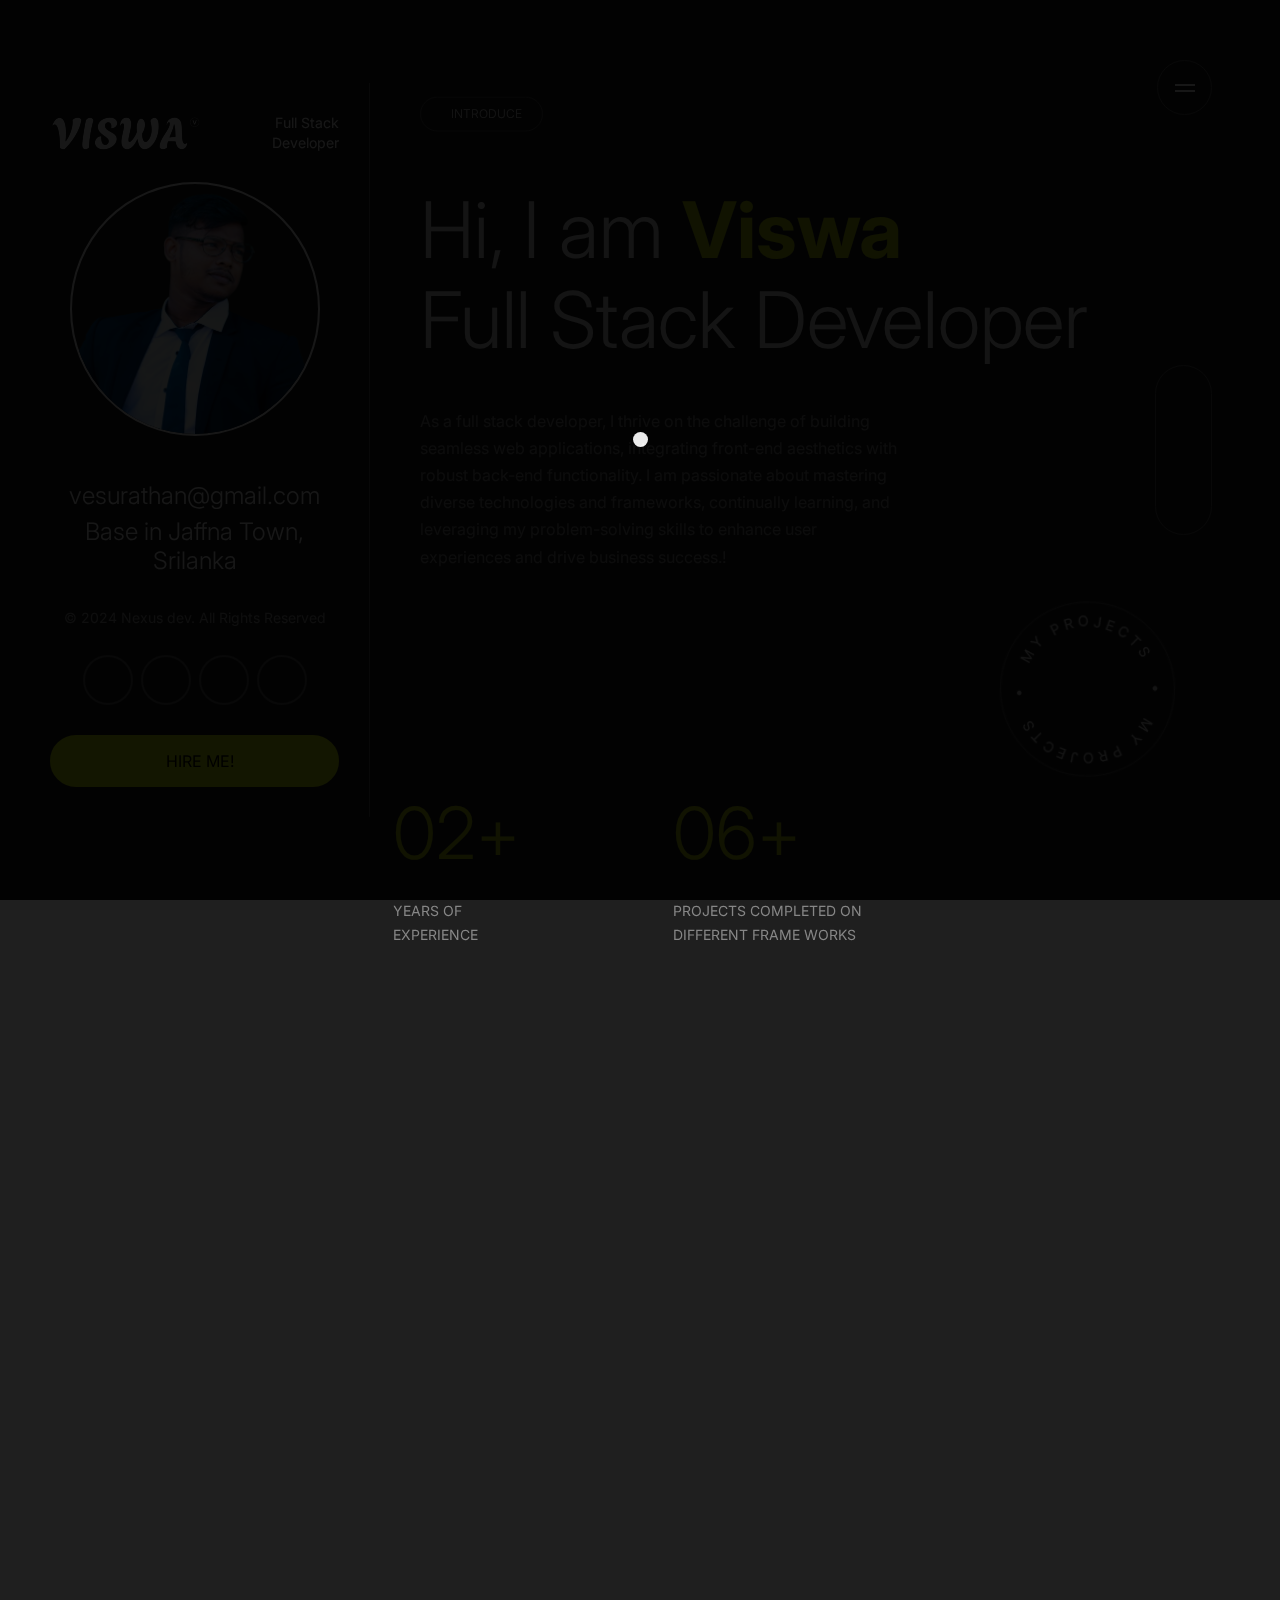
==== commit b3632a76: "chnages" ====
--- a/index.html
+++ b/index.html
@@ -134,10 +134,10 @@
                 <p>Social</p>
                 <ul class="social-links d-flex align-items-center">
                     <li>
-                        <a href=""><i class="lab la-twitter"></i></a>
+                        <a href="https://x.com/VesuRathan" target="_blank"><i class="lab la-facebook"></i></a>
                     </li>
                     <li>
-                        <a href=""><i class="lab la-dribbble"></i></a>
+                        <a href=""><i class="lab la-github"></i></a>
                     </li>
                     <li>
                         <a href=""><i class="lab la-instagram"></i></a>
@@ -201,16 +201,16 @@
         <p class="copyright">&copy; 2024 Nexus dev. All Rights Reserved</p>
         <ul class="social-profile d-flex align-items-center flex-wrap justify-content-center">
             <li>
-                <a href=""><i class="lab la-twitter"></i></a>
+                <a href="https://linkedin.com/in/sivanesalingam-vesurathan-31a758199" target="_blank"><i class="lab la-linkedin"></i></a>
             </li>
             <li>
-                <a href=""><i class="lab la-dribbble"></i></a>
+                <a href="https://github.com/Vesurathan" target="_blank"><i class="lab la-github"></i></a>
             </li>
             <li>
-                <a href=""><i class="lab la-instagram"></i></a>
+                <a href="https://facebook.com/VisuRathan " target="_blank"><i class="lab la-facebook"></i></a>
             </li>
             <li>
-                <a href=""><i class="lab la-github"></i></a>
+                <a href="https://instagram.com/dastan_vr_viswa" target="_blank"><i class="lab la-instagram"></i></a>
             </li>
         </ul>
         <a href="#" class="theme-btn">
@@ -232,16 +232,16 @@
                     <p class="copyright">&copy; 2024 Nexus dev. All Rights Reserved</p>
                     <ul class="social-profile d-flex align-items-center flex-wrap justify-content-center">
                         <li>
-                            <a href=""><i class="lab la-twitter"></i></a>
+                            <a href="https://linkedin.com/in/sivanesalingam-vesurathan-31a758199" target="_blank"><i class="lab la-linkedin"></i></a>
                         </li>
                         <li>
-                            <a href=""><i class="lab la-dribbble"></i></a>
+                            <a href="https://github.com/Vesurathan" target="_blank"><i class="lab la-github"></i></a>
                         </li>
                         <li>
-                            <a href=""><i class="lab la-instagram"></i></a>
+                            <a href="https://facebook.com/VisuRathan " target="_blank"><i class="lab la-facebook"></i></a>
                         </li>
                         <li>
-                            <a href=""><i class="lab la-github"></i></a>
+                            <a href="https://instagram.com/dastan_vr_viswa" target="_blank"><i class="lab la-instagram"></i></a>
                         </li>
                     </ul>
                     <a href="#" class="theme-btn">
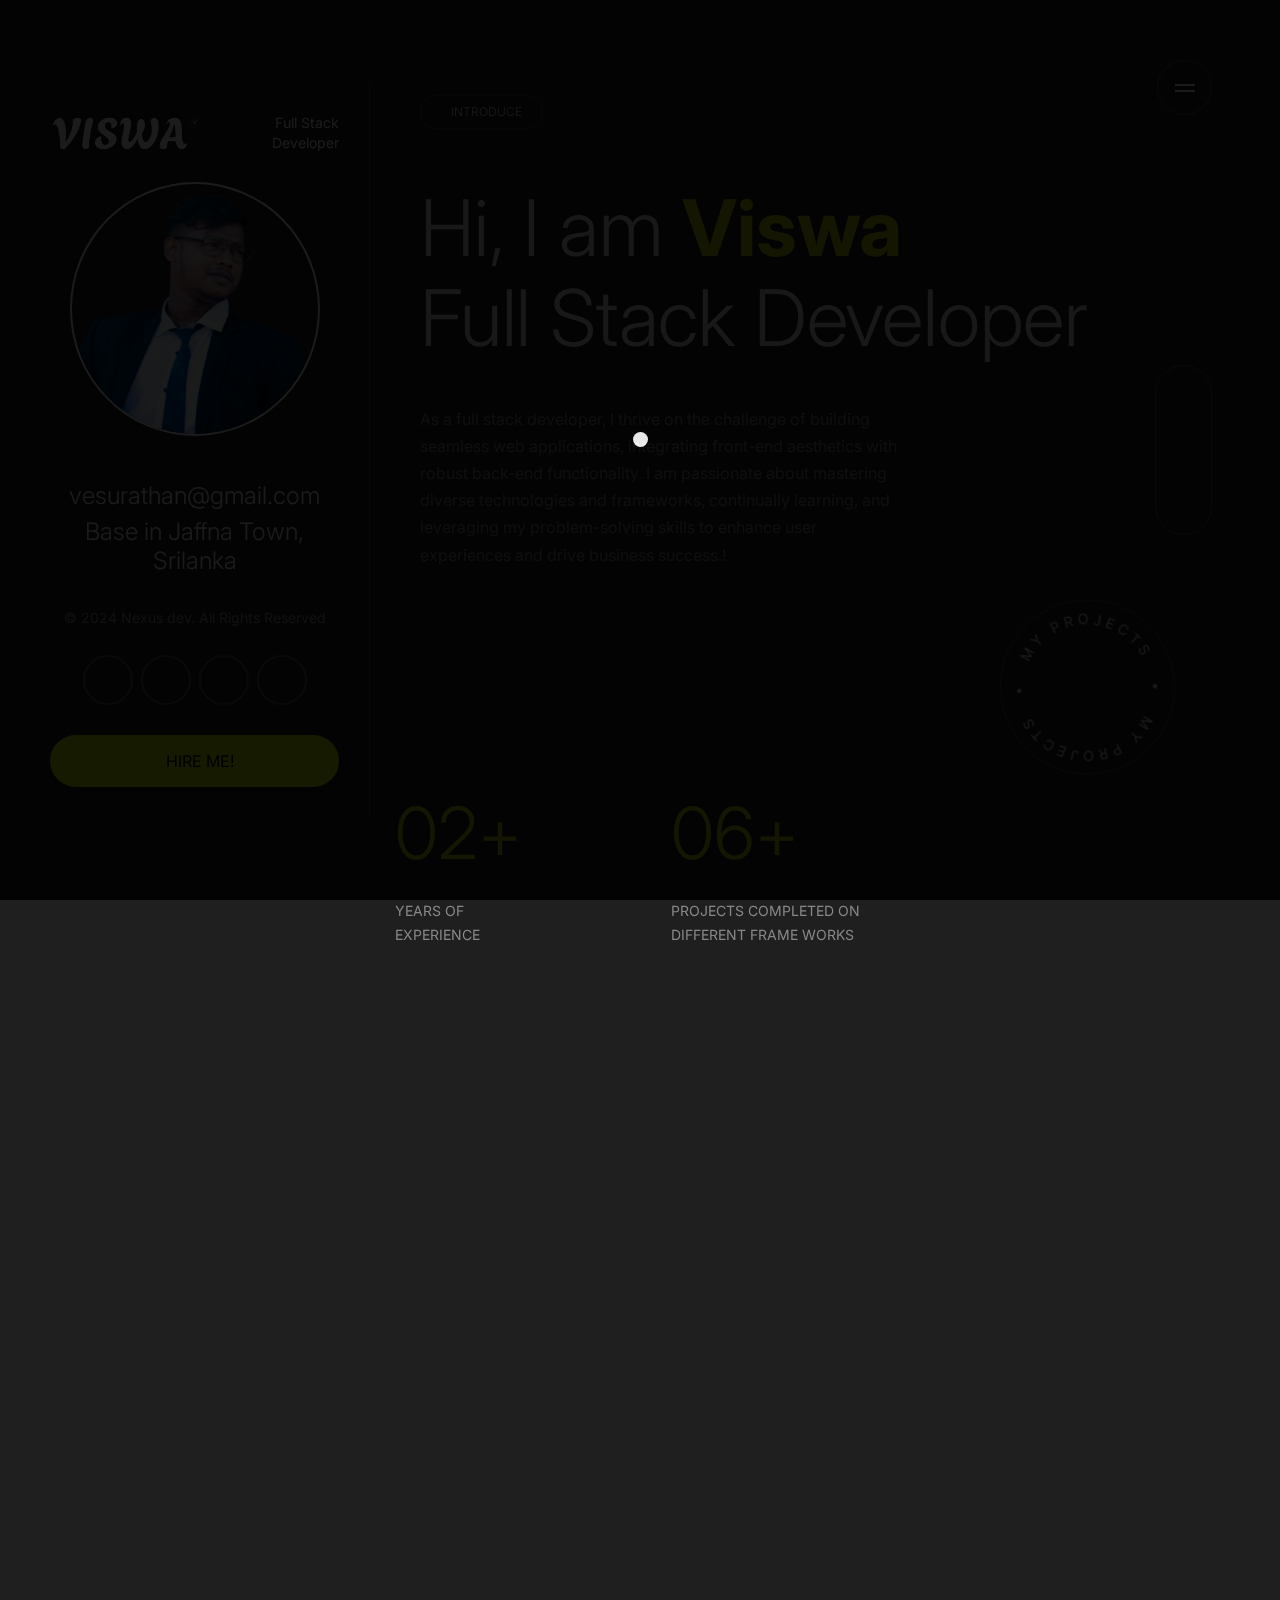
==== commit a72974c4: "changes" ====
--- a/index.html
+++ b/index.html
@@ -134,13 +134,16 @@
                 <p>Social</p>
                 <ul class="social-links d-flex align-items-center">
                     <li>
-                        <a href="https://x.com/VesuRathan" target="_blank"><i class="lab la-facebook"></i></a>
-                    </li>
-                    <li>
-                        <a href=""><i class="lab la-github"></i></a>
-                    </li>
-                    <li>
-                        <a href=""><i class="lab la-instagram"></i></a>
+                        <a href="https://linkedin.com/in/sivanesalingam-vesurathan-31a758199" target="_blank"><i class="lab la-linkedin"></i></a>
+                    </li>
+                    <li>
+                        <a href="https://github.com/Vesurathan" target="_blank"><i class="lab la-github"></i></a>
+                    </li>
+                    <li>
+                        <a href="https://facebook.com/VisuRathan " target="_blank"><i class="lab la-facebook"></i></a>
+                    </li>
+                    <li>
+                        <a href="https://instagram.com/dastan_vr_viswa" target="_blank"><i class="lab la-instagram"></i></a>
                     </li>
                 </ul>
             </div>
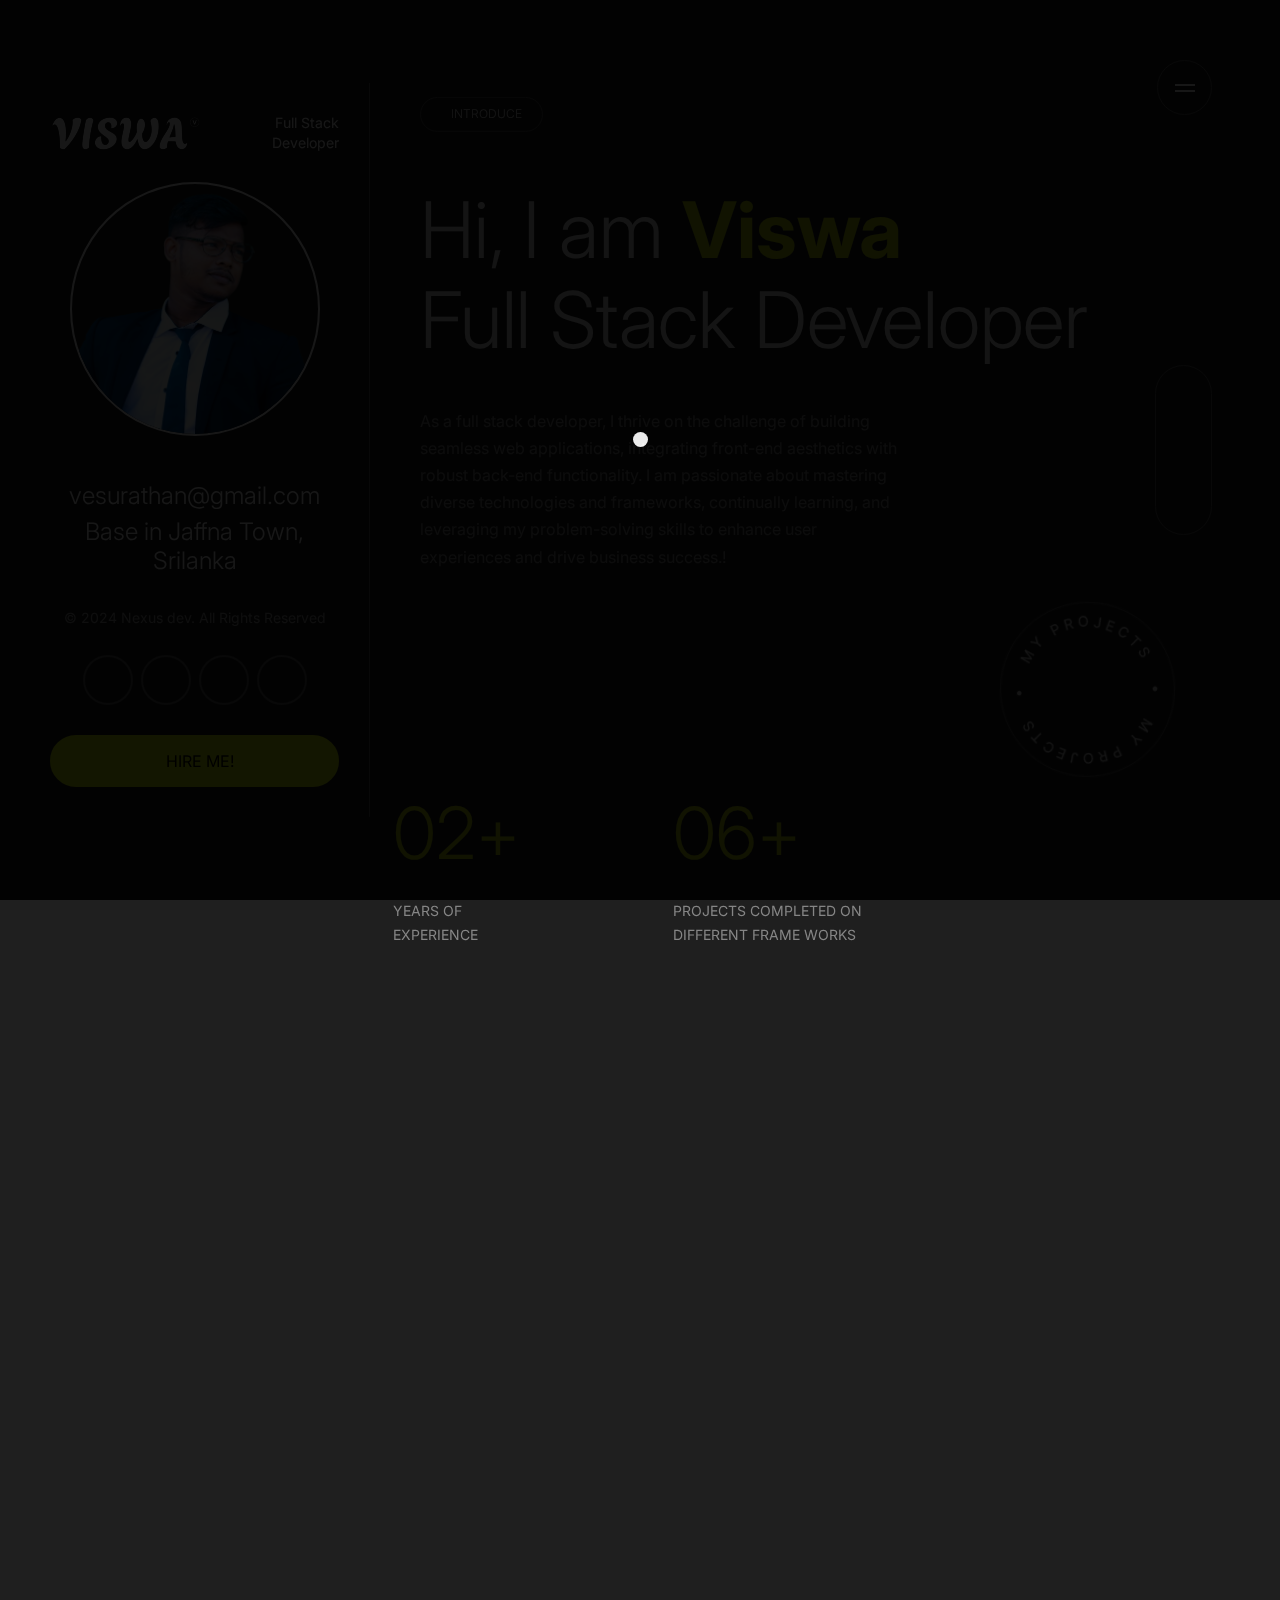
==== commit 2336e2f0: "chnages" ====
--- a/index.html
+++ b/index.html
@@ -798,9 +798,8 @@
                             <p id="required-msg">* Marked fields are required to fill.</p>
 
                             <form class="contact-form scroll-animation" data-animation="fade_from_bottom" method="POST"
-                                action="mailer.php">
-                                <div class="alert alert-success messenger-box-contact__msg" style="display: none"
-                                    role="alert">
+                                action="mailto:vesurathan@gmail.com">
+                                <div class="alert alert-success messenger-box-contact__msg" style="display: none" role="alert">
                                     Your message was sent successfully.
                                 </div>
                                 <div class="row">
--- a/assets/css/style.css
+++ b/assets/css/style.css
@@ -2006,4 +2006,19 @@
 
 .scroll-animation > span{
 font-weight: 700;
+}
+
+.alert {
+    padding: 10px;
+    margin: 10px 0;
+}
+.alert-success {
+    color: #155724;
+    background-color: #d4edda;
+    border-color: #c3e6cb;
+}
+.alert-danger {
+    color: #721c24;
+    background-color: #f8d7da;
+    border-color: #f5c6cb;
 }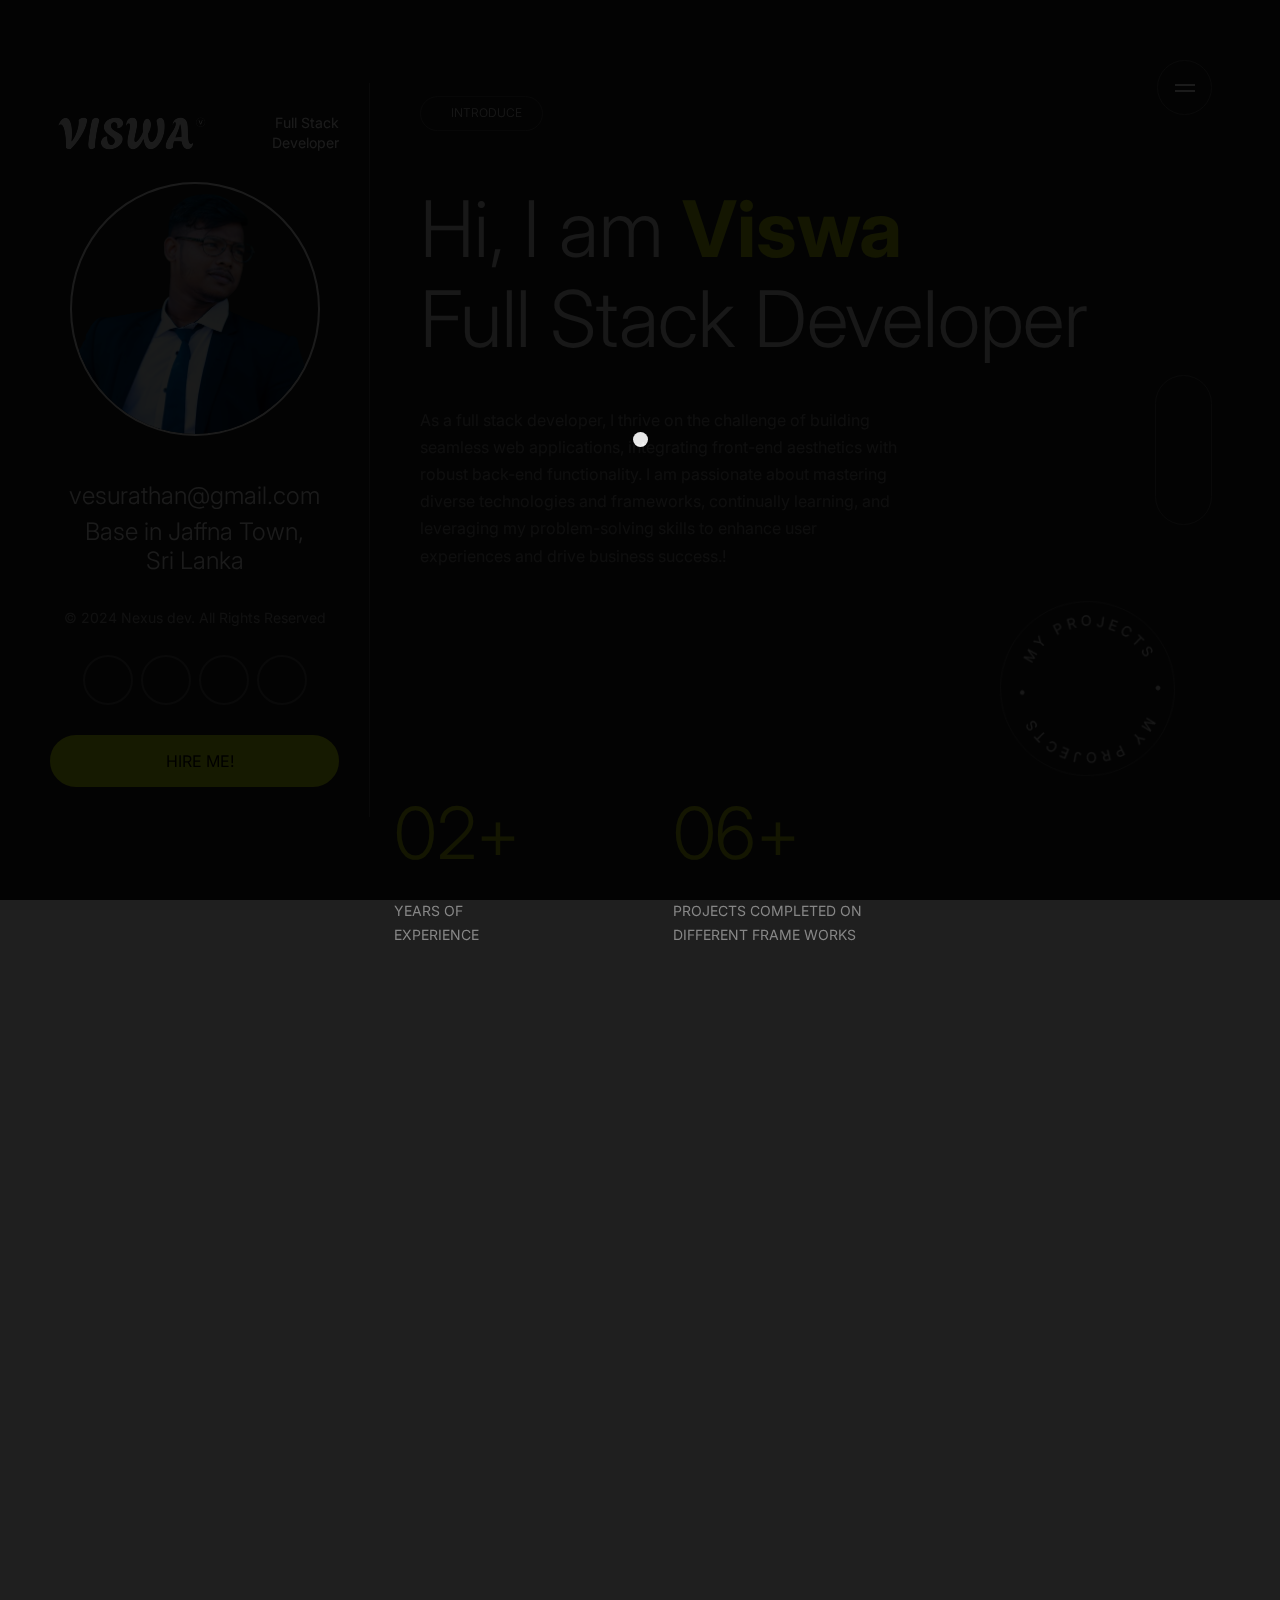
==== commit c2f7a69c: "changes" ====
--- a/index.html
+++ b/index.html
@@ -121,11 +121,11 @@
                             <i class="lar la-comment"></i> <span>Testimonial</span>
                         </a>
                     </li> -->
-                    <li>
+                    <!-- <li>
                         <a class="scroll-to" href="#contact">
                             <i class="las la-envelope"></i> <span>Contact</span>
                         </a>
-                    </li>
+                    </li> -->
                 </ul>
             </div>
 
@@ -186,11 +186,11 @@
                 <span>Testimonial</span> <i class="lar la-comment"></i>
             </a>
         </li> -->
-        <li>
+        <!-- <li>
             <a class="scroll-to" href="#contact">
                 <span>Contact</span> <i class="las la-envelope"></i>
             </a>
-        </li>
+        </li> -->
     </ul>
 
     <div class="left-sidebar">
@@ -200,7 +200,7 @@
         </div>
         <img class="me" src="./assets/images/viswa-2.png" alt="Me">
         <h2 class="email">vesurathan@gmail.com</h2>
-        <h2 class="address">Base in Jaffna Town, Srilanka</h2>
+        <h2 class="address">Base in Jaffna Town,<br> Sri Lanka</h2>
         <p class="copyright">&copy; 2024 Nexus dev. All Rights Reserved</p>
         <ul class="social-profile d-flex align-items-center flex-wrap justify-content-center">
             <li>
@@ -231,7 +231,7 @@
                     </div>
                     <img class="me" src="./assets/images/viswa-2.png" alt="Me">
                     <h2 class="email">vesurathan@gmail.com</h2>
-                    <h2 class="address">Base in Jaffna Town, Srilanka</h2>
+                    <h2 class="address">Base in Jaffna Town, <br>Sri Lanka</h2>
                     <p class="copyright">&copy; 2024 Nexus dev. All Rights Reserved</p>
                     <ul class="social-profile d-flex align-items-center flex-wrap justify-content-center">
                         <li>
@@ -517,7 +517,7 @@
                                                 </li>
                                             </ul>
                                         </div>
-                                        <h2><a href="">Apptimate - ERP Website</a></h2>
+                                        <h2><a href="">Apptimate ONE - HR System</a></h2>
                                     </div>
                                 </div>
 
@@ -782,7 +782,7 @@
                     </div>
                 </section> -->
 
-
+<!-- 
                 <section class="contact-area page-section scroll-content" id="contact">
                     <div class="custom-container">
                         <div class="contact-content content-width">
@@ -797,80 +797,45 @@
                             <h3 class="scroll-animation" data-animation="fade_from_bottom">vesurathan@gmail.com</h3>
                             <p id="required-msg">* Marked fields are required to fill.</p>
 
-                            <form class="contact-form scroll-animation" data-animation="fade_from_bottom" method="POST"
-                                action="mailto:vesurathan@gmail.com">
+                            <form class="contact-form scroll-animation" data-animation="fade_from_bottom" method="POST" action="sendmail.php">
                                 <div class="alert alert-success messenger-box-contact__msg" style="display: none" role="alert">
                                     Your message was sent successfully.
                                 </div>
                                 <div class="row">
                                     <div class="col-md-6">
                                         <div class="input-group">
-                                            <label for="full-name">full Name <sup>*</sup></label>
-                                            <input type="text" name="full-name" id="full-name"
-                                                placeholder="Your Full Name">
+                                            <label for="full-name">Full Name <sup>*</sup></label>
+                                            <input type="text" name="full-name" id="full-name" placeholder="Your Full Name" required>
                                         </div>
                                     </div>
                                     <div class="col-md-6">
                                         <div class="input-group">
                                             <label for="email">Email <sup>*</sup></label>
-                                            <input type="email" name="email" id="email" placeholder="Your email adress">
+                                            <input type="email" name="email" id="email" placeholder="Your email address" required>
                                         </div>
                                     </div>
                                     <div class="col-md-6">
                                         <div class="input-group">
-                                            <label for="phone-number">phone <span>(optional)</span></label>
-                                            <input type="text" name="phone-number" id="phone-number"
-                                                placeholder="Your number phone">
-                                        </div>
-                                    </div>
-                                    <!-- <div class="col-md-6">
-                                        <div class="input-group">
-                                            <label for="subject">subject <sup>*</sup></label>
-                                            <select name="subject" id="subject">
-                                                <option value="">Select a subject</option>
-                                                <option value="subject1">Subject 1</option>
-                                                <option value="subject2">Subject 2</option>
-                                                <option value="subject3">Subject 3</option>
-                                            </select>
-                                        </div>
-                                    </div> -->
-                                    <!-- <div class="col-md-12">
-                                        <div class="input-group">
-                                            <label for="budget">your budget <span>(optional)</span></label>
-                                            <input type="number" name="budget" id="budget"
-                                                placeholder="A range budget for your project">
-                                        </div>
-                                    </div> -->
+                                            <label for="phone-number">Phone <span>(optional)</span></label>
+                                            <input type="text" name="phone-number" id="phone-number" placeholder="Your phone number">
+                                        </div>
+                                    </div>
                                     <div class="col-md-6">
                                         <div class="input-group">
-                                            <label for="message">message</label>
-                                            <textarea name="message" id="message"
-                                                placeholder="Wrire your message here ..."></textarea>
-                                        </div>
-                                    </div>
-                                    <!-- <div class="col-md-12">
-                                        <div class="input-group upload-attachment">
-                                            <div>
-                                                <label for="upload-attachment">
-                                                    <i class="las la-cloud-upload-alt"></i> add an attachment
-                                                    <input type="file" name="file" id="upload-attachment">
-                                                </label>
-
-                                            </div>
-
-                                        </div>
-                                    </div> -->
+                                            <label for="message">Message</label>
+                                            <textarea name="message" id="message" placeholder="Write your message here ..."></textarea>
+                                        </div>
+                                    </div>
                                     <div class="col-md-12">
                                         <div class="input-group submit-btn-wrap">
-                                            <button class="theme-btn" name="submit" type="submit" id="submit-form">send
-                                                message</button>
+                                            <button class="theme-btn" name="submit" type="submit" id="submit-form">Send Message</button>
                                         </div>
                                     </div>
                                 </div>
                             </form>
                         </div>
                     </div>
-                </section>
+                </section> -->
             </div>
         </div>
     </main>
--- a/assets/css/style.css
+++ b/assets/css/style.css
@@ -54,7 +54,12 @@
 }
 img {
     max-width: 100%;
-}
+    margin-left: 6px;
+    
+
+}
+
+.left-sidebar > 
 a {
     text-decoration: none;
 }
@@ -233,6 +238,7 @@
     transition: .3s;
     color: #999999;
     cursor: pointer;
+    text-decoration: none;
 }
 .menu li a.active,
 .menu li a:hover,
@@ -1369,6 +1375,7 @@
 .contact-area .contact-content .contact-form .input-group.submit-btn-wrap {
     margin-bottom: 0;
     margin-top: 18px;
+    justify-content: center;
 }
 
 
--- a/assets/css/responsive.css
+++ b/assets/css/responsive.css
@@ -34,6 +34,12 @@
     }
     .left-sidebar .sidebar-header .designation {
         line-height: 1.4;
+        
+    }
+}
+@media (max-width: 768px) {
+    .left-sidebar .sidebar-header .designation {
+        display: none;
     }
 }
 
